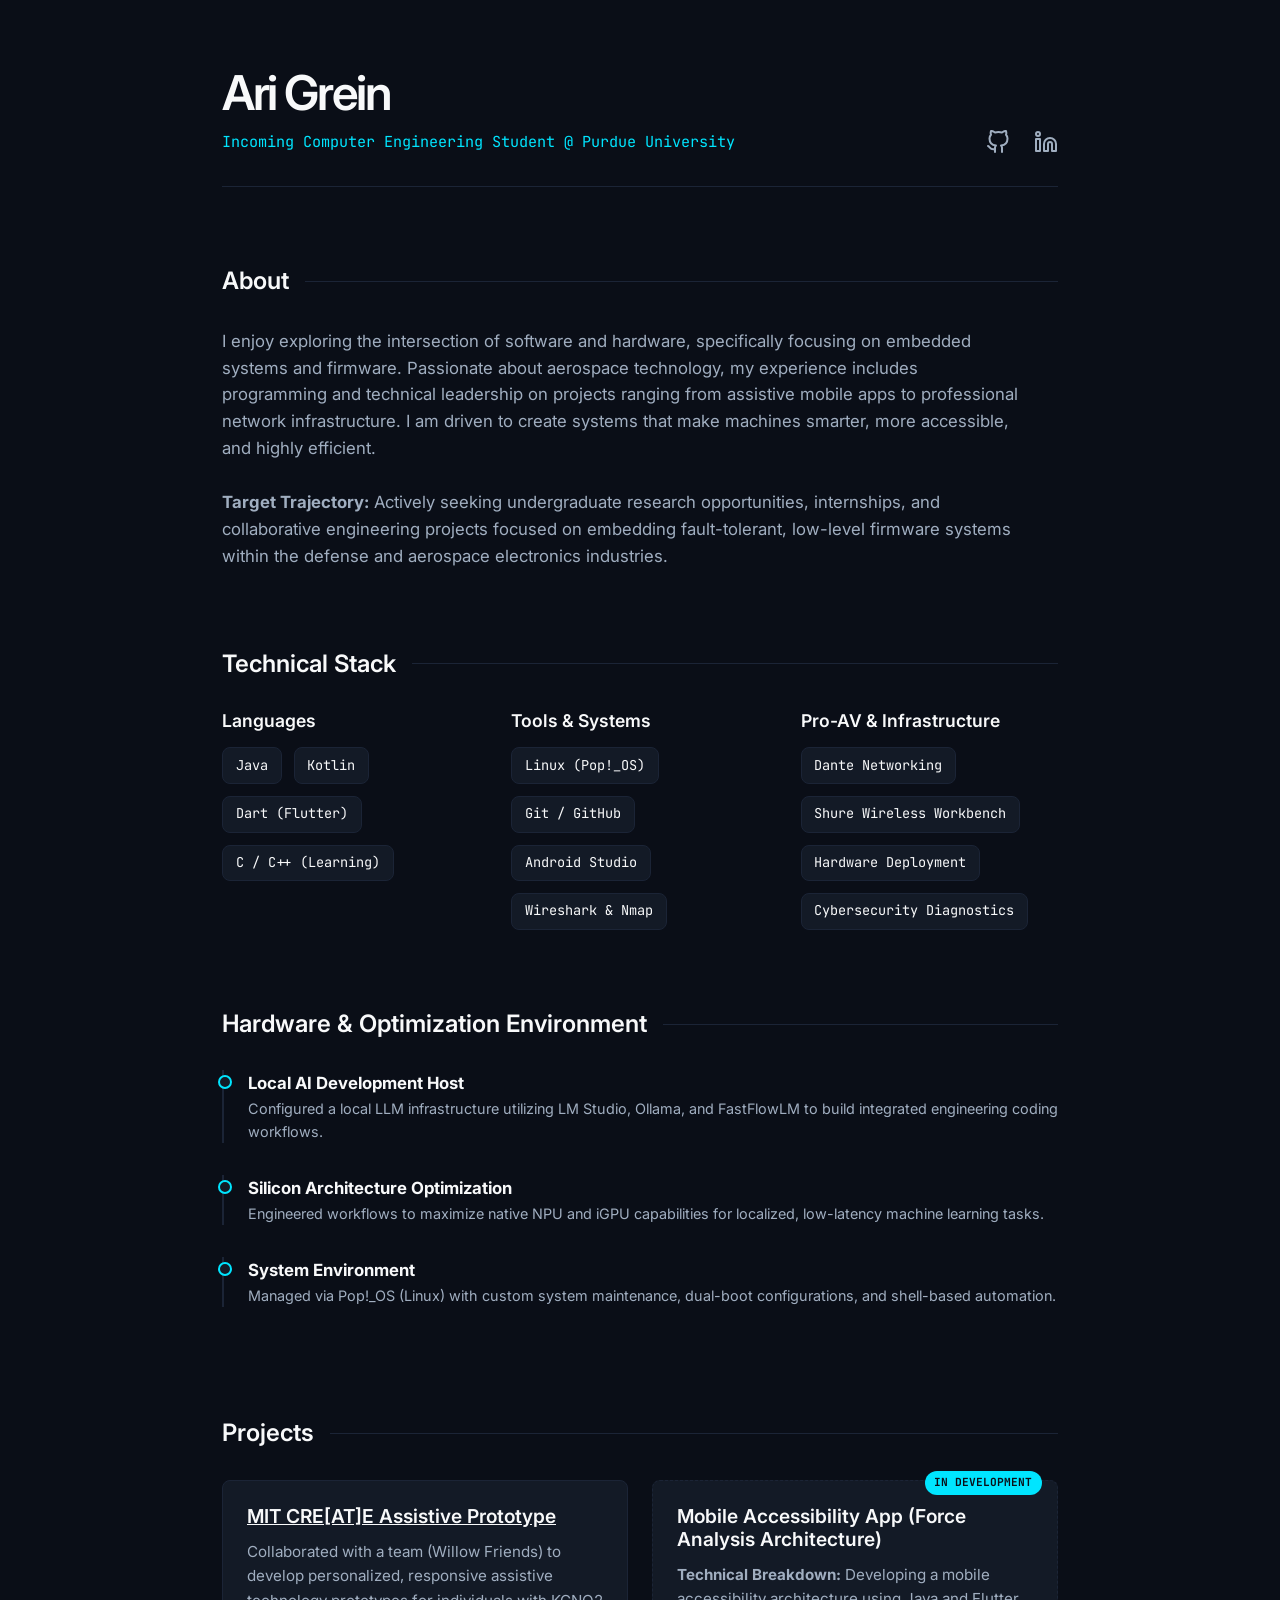
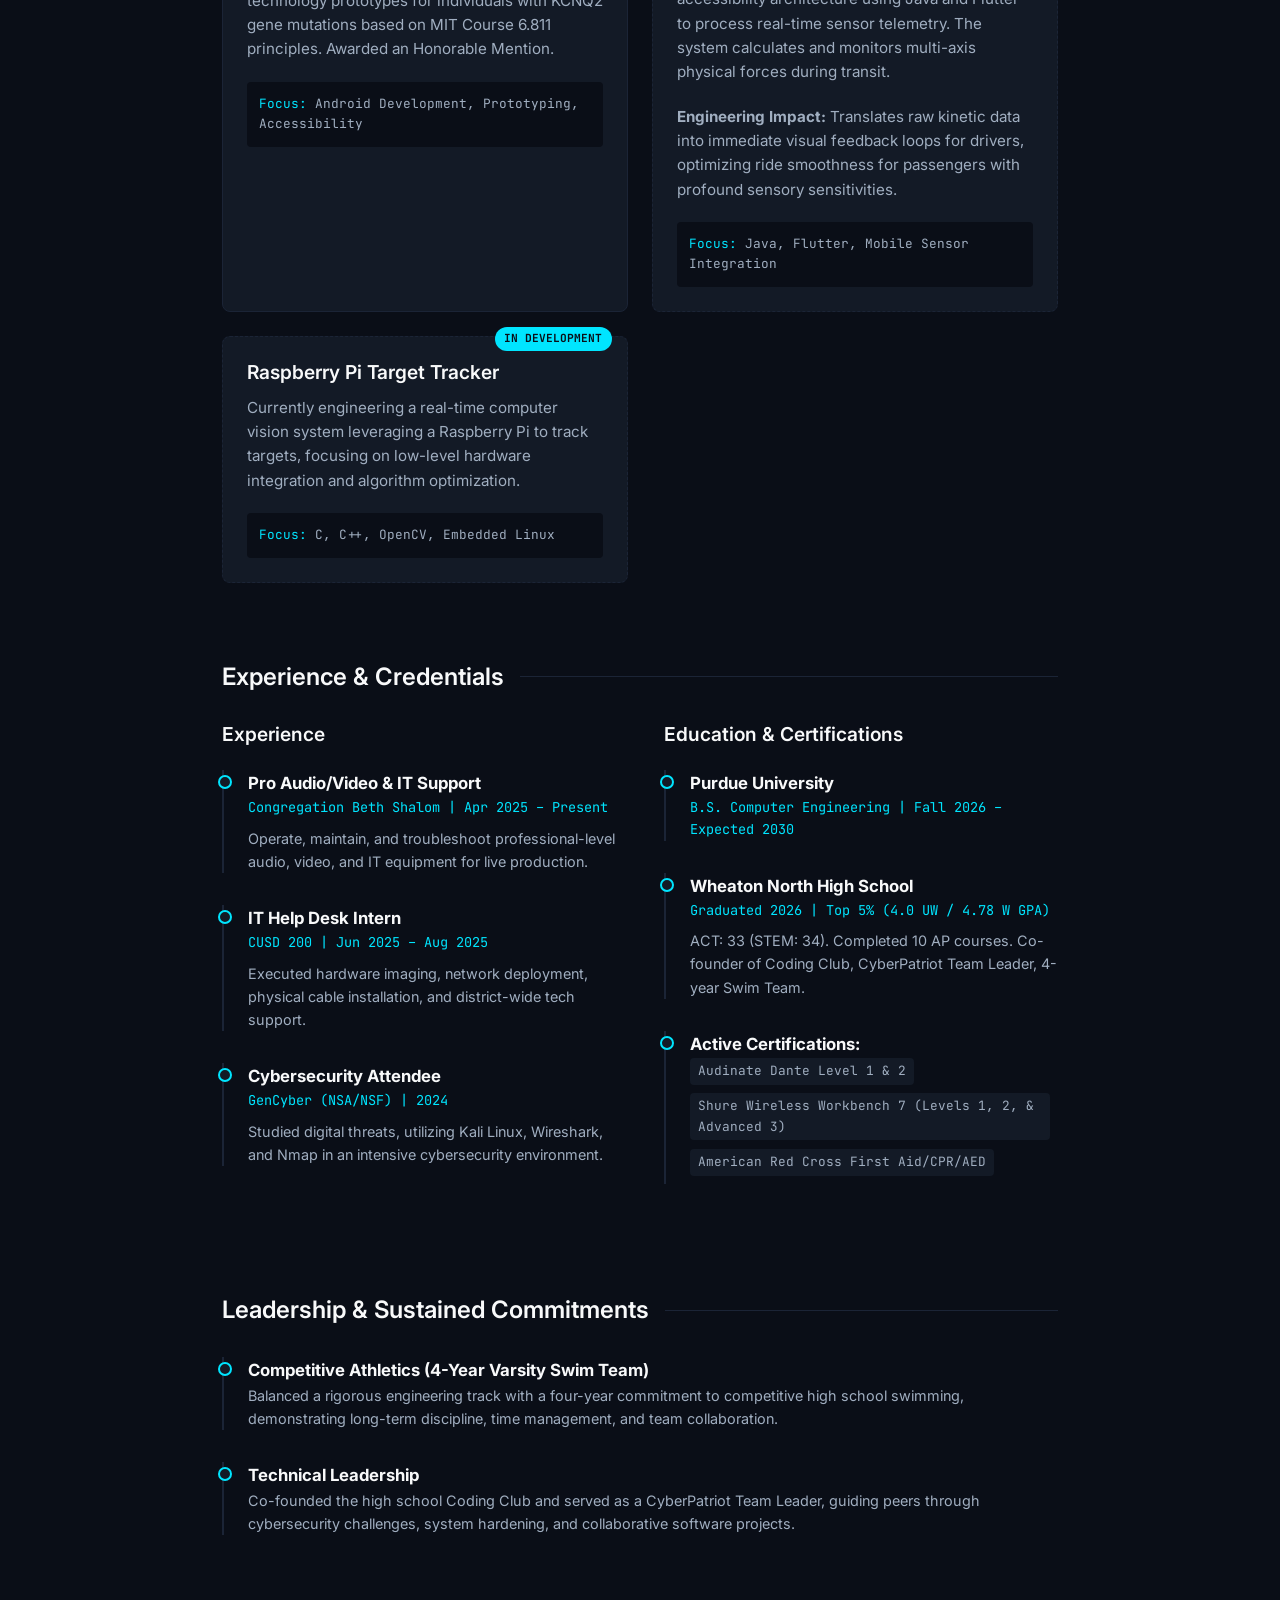
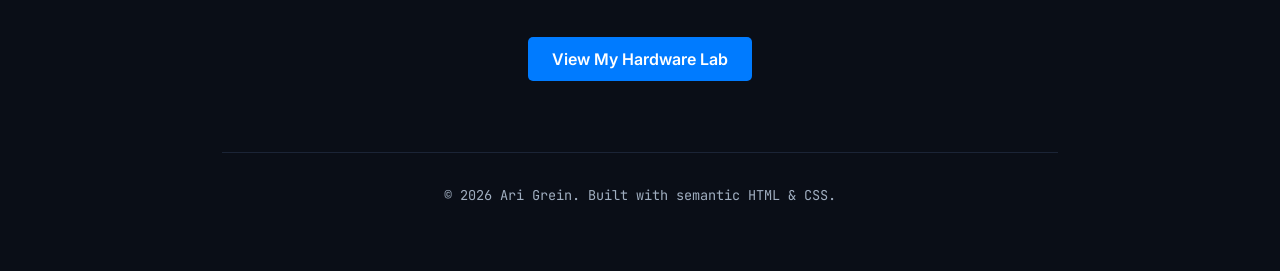
==== index.html @ d8215e8a "Revise project title and description in index.html Updated project title and description for clarity" ====
<!DOCTYPE html>
<html lang="en">
<head>
    <meta charset="UTF-8">
    <meta name="viewport" content="width=device-width, initial-scale=1.0">
    <title>Ari Grein | Computer Engineering Portfolio</title>
    <meta name="description" content="Portfolio of Ari Grein, incoming Computer Engineering Student at Purdue University.">
    <link rel="stylesheet" href="style.css">
    <link rel="preconnect" href="https://fonts.googleapis.com">
    <link rel="preconnect" href="https://fonts.gstatic.com" crossorigin>
    <link href="https://fonts.googleapis.com/css2?family=Inter:wght@300;400;600&family=JetBrains+Mono:wght@400;700&display=swap" rel="stylesheet">
</head>
<body>

    <div class="container">
        <header class="hero">
            <div class="hero-content">
                <h1 class="name">Ari Grein</h1>
                <p class="headline">Incoming Computer Engineering Student @ Purdue University</p>
            </div>
            <div class="social-links">
                <a href="https://github.com/arigrein" target="_blank" rel="noopener noreferrer" aria-label="GitHub">
                    <svg viewBox="0 0 24 24" width="24" height="24" stroke="currentColor" stroke-width="2" fill="none" stroke-linecap="round" stroke-linejoin="round" class="icon"><path d="M9 19c-5 1.5-5-2.5-7-3m14 6v-3.87a3.37 3.37 0 0 0-.94-2.61c3.14-.35 6.44-1.54 6.44-7A5.44 5.44 0 0 0 20 4.77 5.07 5.07 0 0 0 19.91 1S18.73.65 16 2.48a13.38 13.38 0 0 0-7 0C6.27.65 5.09 1 5.09 1A5.07 5.07 0 0 0 5 4.77a5.44 5.44 0 0 0-1.5 3.78c0 5.42 3.3 6.61 6.44 7A3.37 3.37 0 0 0 9 18.13V22"></path></svg>
                </a>
                <a href="https://www.linkedin.com/in/ari-grein-137779369/" target="_blank" rel="noopener noreferrer" aria-label="LinkedIn">
                    <svg viewBox="0 0 24 24" width="24" height="24" stroke="currentColor" stroke-width="2" fill="none" stroke-linecap="round" stroke-linejoin="round" class="icon"><path d="M16 8a6 6 0 0 1 6 6v7h-4v-7a2 2 0 0 0-2-2 2 2 0 0 0-2 2v7h-4v-7a6 6 0 0 1 6-6z"></path><rect x="2" y="9" width="4" height="12"></rect><circle cx="4" cy="4" r="2"></circle></svg>
                </a>
            </div>
        </header>

        <main>
            <section class="about section-block">
                <h2 class="section-title">About</h2>
                <p>
                    I enjoy exploring the intersection of software and hardware, specifically focusing on embedded systems and firmware. Passionate about aerospace technology, my experience includes programming and technical leadership on projects ranging from assistive mobile apps to professional network infrastructure. I am driven to create systems that make machines smarter, more accessible, and highly efficient. 
                    <br><br>
                    <strong>Target Trajectory:</strong> Actively seeking undergraduate research opportunities, internships, and collaborative engineering projects focused on embedding fault-tolerant, low-level firmware systems within the defense and aerospace electronics industries.
                </p>
            </section>

            <section class="skills section-block">
                <h2 class="section-title">Technical Stack</h2>
                <div class="skills-grid">
                    <div class="skill-category">
                        <h3>Languages</h3>
                        <div class="tags">
                            <span class="tag">Java</span>
                            <span class="tag">Kotlin</span>
                            <span class="tag">Dart (Flutter)</span>
                            <span class="tag">C / C++ (Learning)</span>
                        </div>
                    </div>
                    <div class="skill-category">
                        <h3>Tools & Systems</h3>
                        <div class="tags">
                            <span class="tag">Linux (Pop!_OS)</span>
                            <span class="tag">Git / GitHub</span>
                            <span class="tag">Android Studio</span>
                            <span class="tag">Wireshark & Nmap</span>
                        </div>
                    </div>
                    <div class="skill-category">
                        <h3>Pro-AV & Infrastructure</h3>
                        <div class="tags">
                            <span class="tag">Dante Networking</span>
                            <span class="tag">Shure Wireless Workbench</span>
                            <span class="tag">Hardware Deployment</span>
                            <span class="tag">Cybersecurity Diagnostics</span>
                        </div>
                    </div>
                </div>
            </section>

            <section class="hardware section-block">
                <h2 class="section-title">Hardware & Optimization Environment</h2>
                <div class="experience-grid">
                    <div class="exp-column">
                        <ul class="resume-list">
                            <li>
                                <strong>Local AI Development Host</strong>
                                <p>Configured a local LLM infrastructure utilizing LM Studio, Ollama, and FastFlowLM to build integrated engineering coding workflows.</p>
                            </li>
                            <li>
                                <strong>Silicon Architecture Optimization</strong>
                                <p>Engineered workflows to maximize native NPU and iGPU capabilities for localized, low-latency machine learning tasks.</p>
                            </li>
                            <li>
                                <strong>System Environment</strong>
                                <p>Managed via Pop!_OS (Linux) with custom system maintenance, dual-boot configurations, and shell-based automation.</p>
                            </li>
                        </ul>
                    </div>
                </div>
            </section>

            <section class="projects section-block">
                <h2 class="section-title">Projects</h2>
                <div class="projects-grid">
                    
                    <article class="project-card">
                        <div class="project-content">
                            <h3 class="project-title">
                                <a href="https://docs.google.com/document/d/1g8ZT3GYODCayJnx7pqG7nQpEk5LoK5djgcuFDK_vJUY/edit?usp=sharing" target="_blank" rel="noopener noreferrer" style="color: inherit; text-decoration: underline;">
                                    MIT CRE[AT]E Assistive Prototype
                                </a>
                            </h3>
                            <p class="project-desc">Collaborated with a team (Willow Friends) to develop personalized, responsive assistive technology prototypes for individuals with KCNQ2 gene mutations based on MIT Course 6.811 principles. Awarded an Honorable Mention.</p>
                            <div class="project-focus">
                                <strong>Focus:</strong> Android Development, Prototyping, Accessibility
                            </div>
                        </div>
                    </article>

                    <article class="project-card active-development">
                        <div class="project-content">
                            <div class="badge">In Development</div>
                            <h3 class="project-title">Mobile Accessibility App (Force Analysis Architecture)</h3>
                            <p class="project-desc"><strong>Technical Breakdown:</strong> Developing a mobile accessibility architecture using Java and Flutter to process real-time sensor telemetry. The system calculates and monitors multi-axis physical forces during transit.</p>
                            <p class="project-desc"><strong>Engineering Impact:</strong> Translates raw kinetic data into immediate visual feedback loops for drivers, optimizing ride smoothness for passengers with profound sensory sensitivities.</p>
                            <div class="project-focus">
                                <strong>Focus:</strong> Java, Flutter, Mobile Sensor Integration
                            </div>
                        </div>
                    </article>

                    <article class="project-card active-development">
                        <div class="project-content">
                            <div class="badge">In Development</div>
                            <h3 class="project-title">Raspberry Pi Target Tracker</h3>
                            <p class="project-desc">Currently engineering a real-time computer vision system leveraging a Raspberry Pi to track targets, focusing on low-level hardware integration and algorithm optimization.</p>
                            <div class="project-focus">
                                <strong>Focus:</strong> C, C++, OpenCV, Embedded Linux
                            </div>
                        </div>
                    </article>

                </div>
            </section>

            <section class="experience section-block">
                <h2 class="section-title">Experience & Credentials</h2>
                <div class="experience-grid">
                    
                    <div class="exp-column">
                        <h3>Experience</h3>
                        <ul class="resume-list">
                            <li>
                                <strong>Pro Audio/Video & IT Support</strong>
                                <span>Congregation Beth Shalom | Apr 2025 – Present</span>
                                <p>Operate, maintain, and troubleshoot professional-level audio, video, and IT equipment for live production.</p>
                            </li>
                            <li>
                                <strong>IT Help Desk Intern</strong>
                                <span>CUSD 200 | Jun 2025 – Aug 2025</span>
                                <p>Executed hardware imaging, network deployment, physical cable installation, and district-wide tech support.</p>
                            </li>
                            <li>
                                <strong>Cybersecurity Attendee</strong>
                                <span>GenCyber (NSA/NSF) | 2024</span>
                                <p>Studied digital threats, utilizing Kali Linux, Wireshark, and Nmap in an intensive cybersecurity environment.</p>
                            </li>
                        </ul>
                    </div>

                    <div class="exp-column">
                        <h3>Education & Certifications</h3>
                        <ul class="resume-list">
                            <li>
                                <strong>Purdue University</strong>
                                <span>B.S. Computer Engineering | Fall 2026 – Expected 2030</span>
                            </li>
                            <li>
                                <strong>Wheaton North High School</strong>
                                <span>Graduated 2026 | Top 5% (4.0 UW / 4.78 W GPA)</span>
                                <p>ACT: 33 (STEM: 34). Completed 10 AP courses. Co-founder of Coding Club, CyberPatriot Team Leader, 4-year Swim Team.</p>
                            </li>
                            <li class="certs">
                                <strong>Active Certifications:</strong>
                                <span>Audinate Dante Level 1 & 2</span>
                                <span>Shure Wireless Workbench 7 (Levels 1, 2, & Advanced 3)</span>
                                <span>American Red Cross First Aid/CPR/AED</span>
                            </li>
                        </ul>
                    </div>
                </div>
            </section>

            <section class="leadership section-block">
                <h2 class="section-title">Leadership & Sustained Commitments</h2>
                <div class="experience-grid">
                    <div class="exp-column" style="grid-column: 1 / -1;">
                        <ul class="resume-list">
                            <li>
                                <strong>Competitive Athletics (4-Year Varsity Swim Team)</strong>
                                <p>Balanced a rigorous engineering track with a four-year commitment to competitive high school swimming, demonstrating long-term discipline, time management, and team collaboration.</p>
                            </li>
                            <li>
                                <strong>Technical Leadership</strong>
                                <p>Co-founded the high school Coding Club and served as a CyberPatriot Team Leader, guiding peers through cybersecurity challenges, system hardening, and collaborative software projects.</p>
                            </li>
                        </ul>
                    </div>
                </div>
            </section>

            <section style="text-align: center; margin: 40px 0;">
                <a href="workbench.html" style="padding: 12px 24px; background-color: #007bff; color: white; text-decoration: none; border-radius: 5px; font-weight: 600;">View My Hardware Lab</a>
            </section>

        </main>

        <footer>
            <p>&copy; 2026 Ari Grein. Built with semantic HTML & CSS.</p>
        </footer>
    </div>

</body>
</html>
---- style.css ----
/* --- Variables & Theming --- */
:root {
    --bg-primary: #0a0e17; /* Deep, sleek dark background */
    --bg-secondary: #131a26; /* Slightly lighter surface color */
    --bg-tertiary: #1b2436; /* Hover states */
    --text-primary: #f8f9fa; /* Crisp white */
    --text-secondary: #a0aec0; /* Muted gray for readable body text */
    --accent: #00e5ff; /* Electric cyan */
    --accent-glow: rgba(0, 229, 255, 0.15);
    
    --font-sans: 'Inter', system-ui, -apple-system, sans-serif;
    --font-mono: 'JetBrains Mono', monospace;
    
    --transition: all 0.25s cubic-bezier(0.4, 0, 0.2, 1);
    --border-radius: 8px;
}

/* --- Base Reset & Typography --- */
* {
    margin: 0;
    padding: 0;
    box-sizing: border-box;
}

body {
    background-color: var(--bg-primary);
    color: var(--text-secondary);
    font-family: var(--font-sans);
    line-height: 1.6;
    -webkit-font-smoothing: antialiased;
}

h1, h2, h3 {
    color: var(--text-primary);
    font-weight: 600;
    line-height: 1.2;
}

a {
    color: var(--accent);
    text-decoration: none;
    transition: var(--transition);
}

a:hover {
    color: #fff;
}

/* --- Layout --- */
.container {
    max-width: 900px;
    margin: 0 auto;
    padding: 4rem 2rem;
}

.section-block {
    margin-bottom: 5rem;
}

.section-title {
    font-size: 1.5rem;
    margin-bottom: 2rem;
    display: flex;
    align-items: center;
}

.section-title::after {
    content: "";
    flex: 1;
    height: 1px;
    background: var(--bg-tertiary);
    margin-left: 1rem;
}

/* --- Hero Header --- */
.hero {
    display: flex;
    justify-content: space-between;
    align-items: flex-end;
    margin-bottom: 5rem;
    padding-bottom: 2rem;
    border-bottom: 1px solid var(--bg-tertiary);
}

.name {
    font-size: 3rem;
    letter-spacing: -0.05em;
    margin-bottom: 0.5rem;
}

.headline {
    font-family: var(--font-mono);
    font-size: 0.95rem;
    color: var(--accent);
}

.social-links {
    display: flex;
    gap: 1.5rem;
}

.social-links a {
    color: var(--text-secondary);
    display: flex;
    align-items: center;
    justify-content: center;
}

.social-links a:hover {
    color: var(--accent);
    transform: translateY(-2px);
}

/* --- About Section --- */
.about p {
    font-size: 1.05rem;
    max-width: 800px;
}

/* --- Skills Section --- */
.skills-grid {
    display: grid;
    grid-template-columns: repeat(auto-fit, minmax(250px, 1fr));
    gap: 2rem;
}

.skill-category h3 {
    font-size: 1.1rem;
    margin-bottom: 1rem;
}

.tags {
    display: flex;
    flex-wrap: wrap;
    gap: 0.75rem;
}

.tag {
    background-color: var(--bg-secondary);
    color: var(--text-primary);
    font-family: var(--font-mono);
    font-size: 0.85rem;
    padding: 0.4rem 0.8rem;
    border-radius: var(--border-radius);
    border: 1px solid var(--bg-tertiary);
    transition: var(--transition);
}

.tag:hover {
    border-color: var(--accent);
    background-color: var(--accent-glow);
    color: var(--accent);
}

/* --- Projects Section --- */
.projects-grid {
    display: grid;
    grid-template-columns: repeat(auto-fit, minmax(280px, 1fr));
    gap: 1.5rem;
}

.project-card {
    background-color: var(--bg-secondary);
    border: 1px solid var(--bg-tertiary);
    border-radius: var(--border-radius);
    padding: 1.5rem;
    display: flex;
    flex-direction: column;
    justify-content: space-between;
    transition: var(--transition);
    position: relative;
}

.project-card:hover {
    transform: translateY(-5px);
    border-color: var(--accent);
    box-shadow: 0 10px 30px -10px var(--accent-glow);
}

.project-title {
    font-size: 1.2rem;
    margin-bottom: 0.75rem;
}

.project-desc {
    font-size: 0.95rem;
    margin-bottom: 1.25rem;
}

.project-focus {
    font-family: var(--font-mono);
    font-size: 0.8rem;
    color: var(--text-secondary);
    background-color: var(--bg-primary);
    padding: 0.75rem;
    border-radius: 4px;
    margin-top: auto;
}

.project-focus strong {
    color: var(--accent);
    font-weight: normal;
}

/* In-development Badge */
.active-development {
    border-style: dashed;
}

.badge {
    position: absolute;
    top: -10px;
    right: 15px;
    background-color: var(--accent);
    color: var(--bg-primary);
    font-family: var(--font-mono);
    font-size: 0.7rem;
    font-weight: 700;
    padding: 0.2rem 0.6rem;
    border-radius: 12px;
    text-transform: uppercase;
}

/* --- Experience & Credentials Section --- */
.experience-grid {
    display: grid;
    grid-template-columns: repeat(auto-fit, minmax(300px, 1fr));
    gap: 3rem;
}

.exp-column h3 {
    font-size: 1.2rem;
    margin-bottom: 1.5rem;
    color: var(--text-primary);
}

.resume-list {
    list-style: none;
}

.resume-list li {
    margin-bottom: 2rem;
    padding-left: 1.5rem;
    border-left: 2px solid var(--bg-tertiary);
    position: relative;
}

.resume-list li::before {
    content: "";
    position: absolute;
    left: -6px;
    top: 5px;
    width: 10px;
    height: 10px;
    background-color: var(--bg-secondary);
    border: 2px solid var(--accent);
    border-radius: 50%;
}

.resume-list strong {
    display: block;
    color: var(--text-primary);
    font-size: 1.05rem;
}

.resume-list span {
    display: block;
    font-family: var(--font-mono);
    font-size: 0.85rem;
    color: var(--accent);
    margin-bottom: 0.5rem;
}

.resume-list p {
    font-size: 0.9rem;
}

.certs span {
    color: var(--text-secondary);
    display: inline-block;
    background: var(--bg-secondary);
    padding: 0.2rem 0.5rem;
    border-radius: 4px;
    margin-right: 0.5rem;
    margin-bottom: 0.5rem;
    font-size: 0.8rem;
}

/* --- Footer --- */
footer {
    text-align: center;
    font-family: var(--font-mono);
    font-size: 0.85rem;
    color: var(--text-secondary);
    margin-top: 5rem;
    padding-top: 2rem;
    border-top: 1px solid var(--bg-tertiary);
}

/* --- Responsive Media Queries --- */
@media (max-width: 768px) {
    .hero {
        flex-direction: column;
        align-items: flex-start;
        gap: 2rem;
    }
    
    .name {
        font-size: 2.5rem;
    }
    
    .experience-grid {
        grid-template-columns: 1fr;
        gap: 2rem;
    }
}
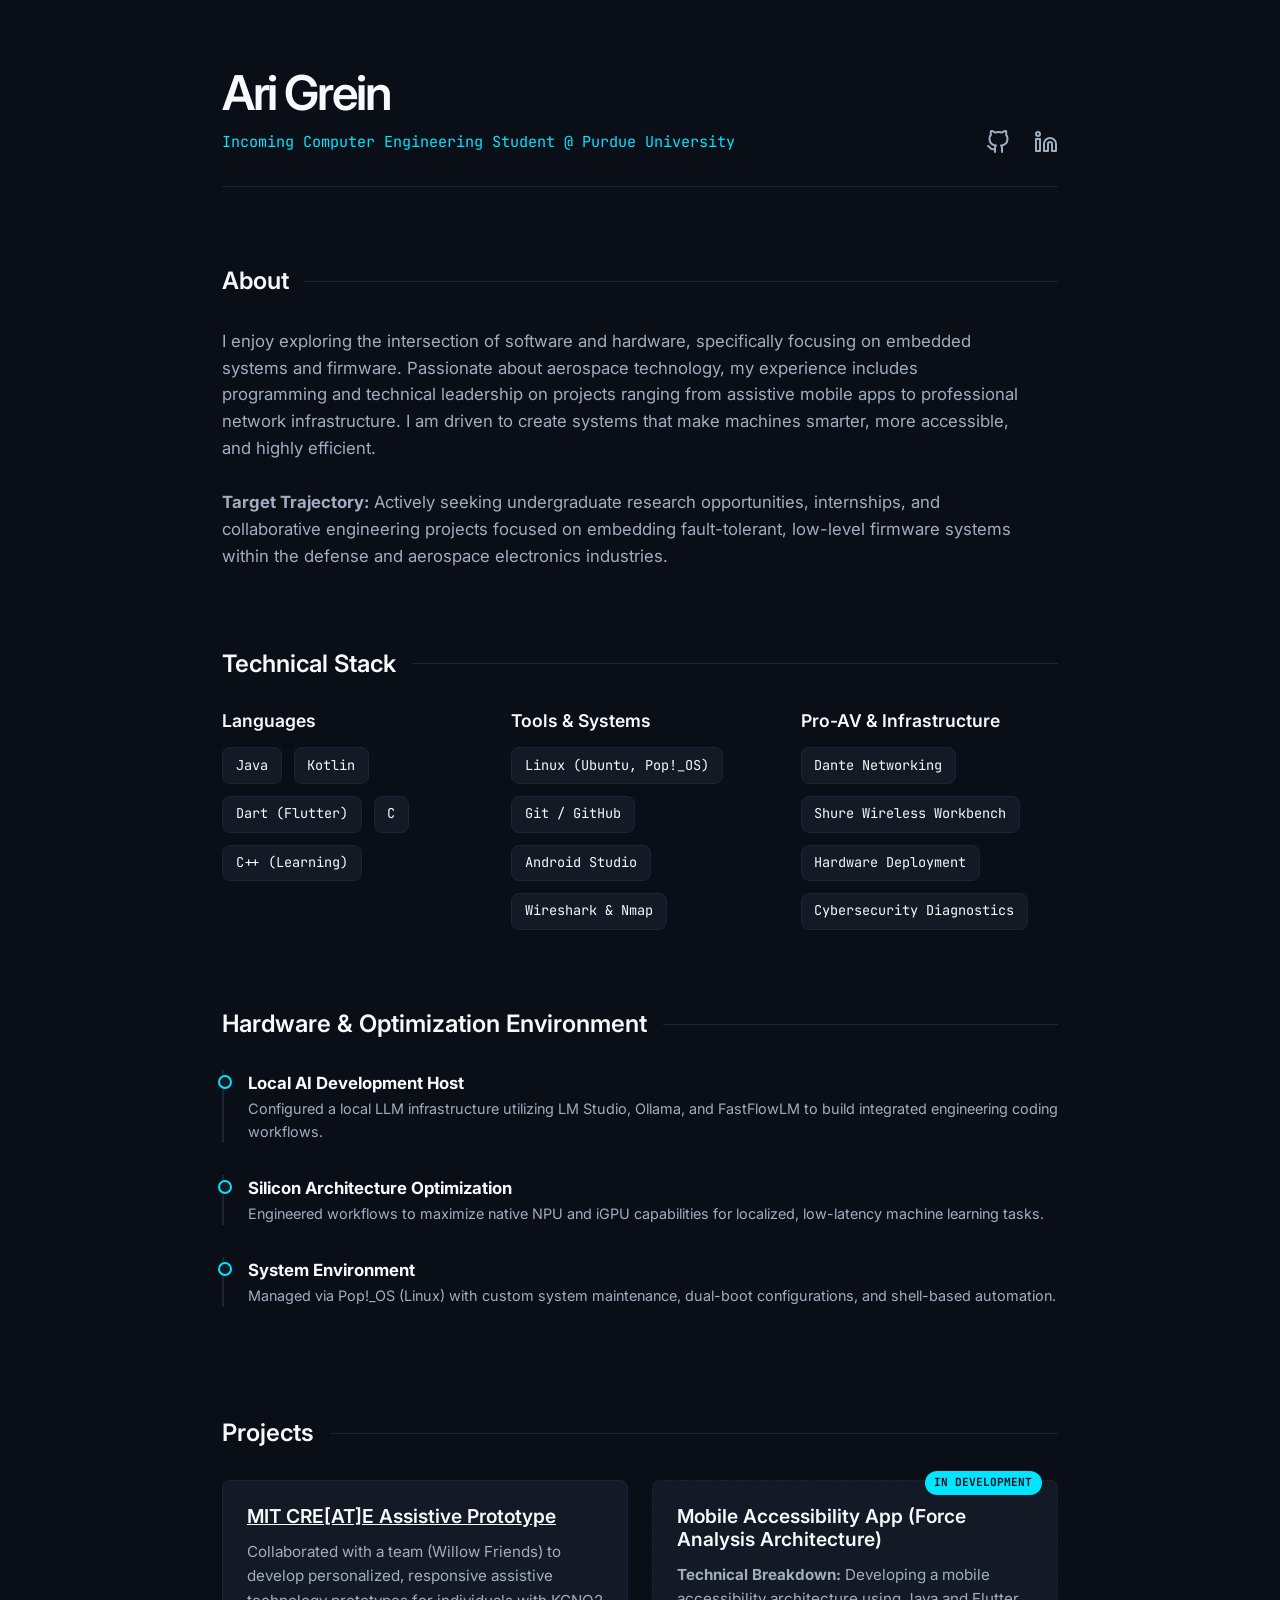
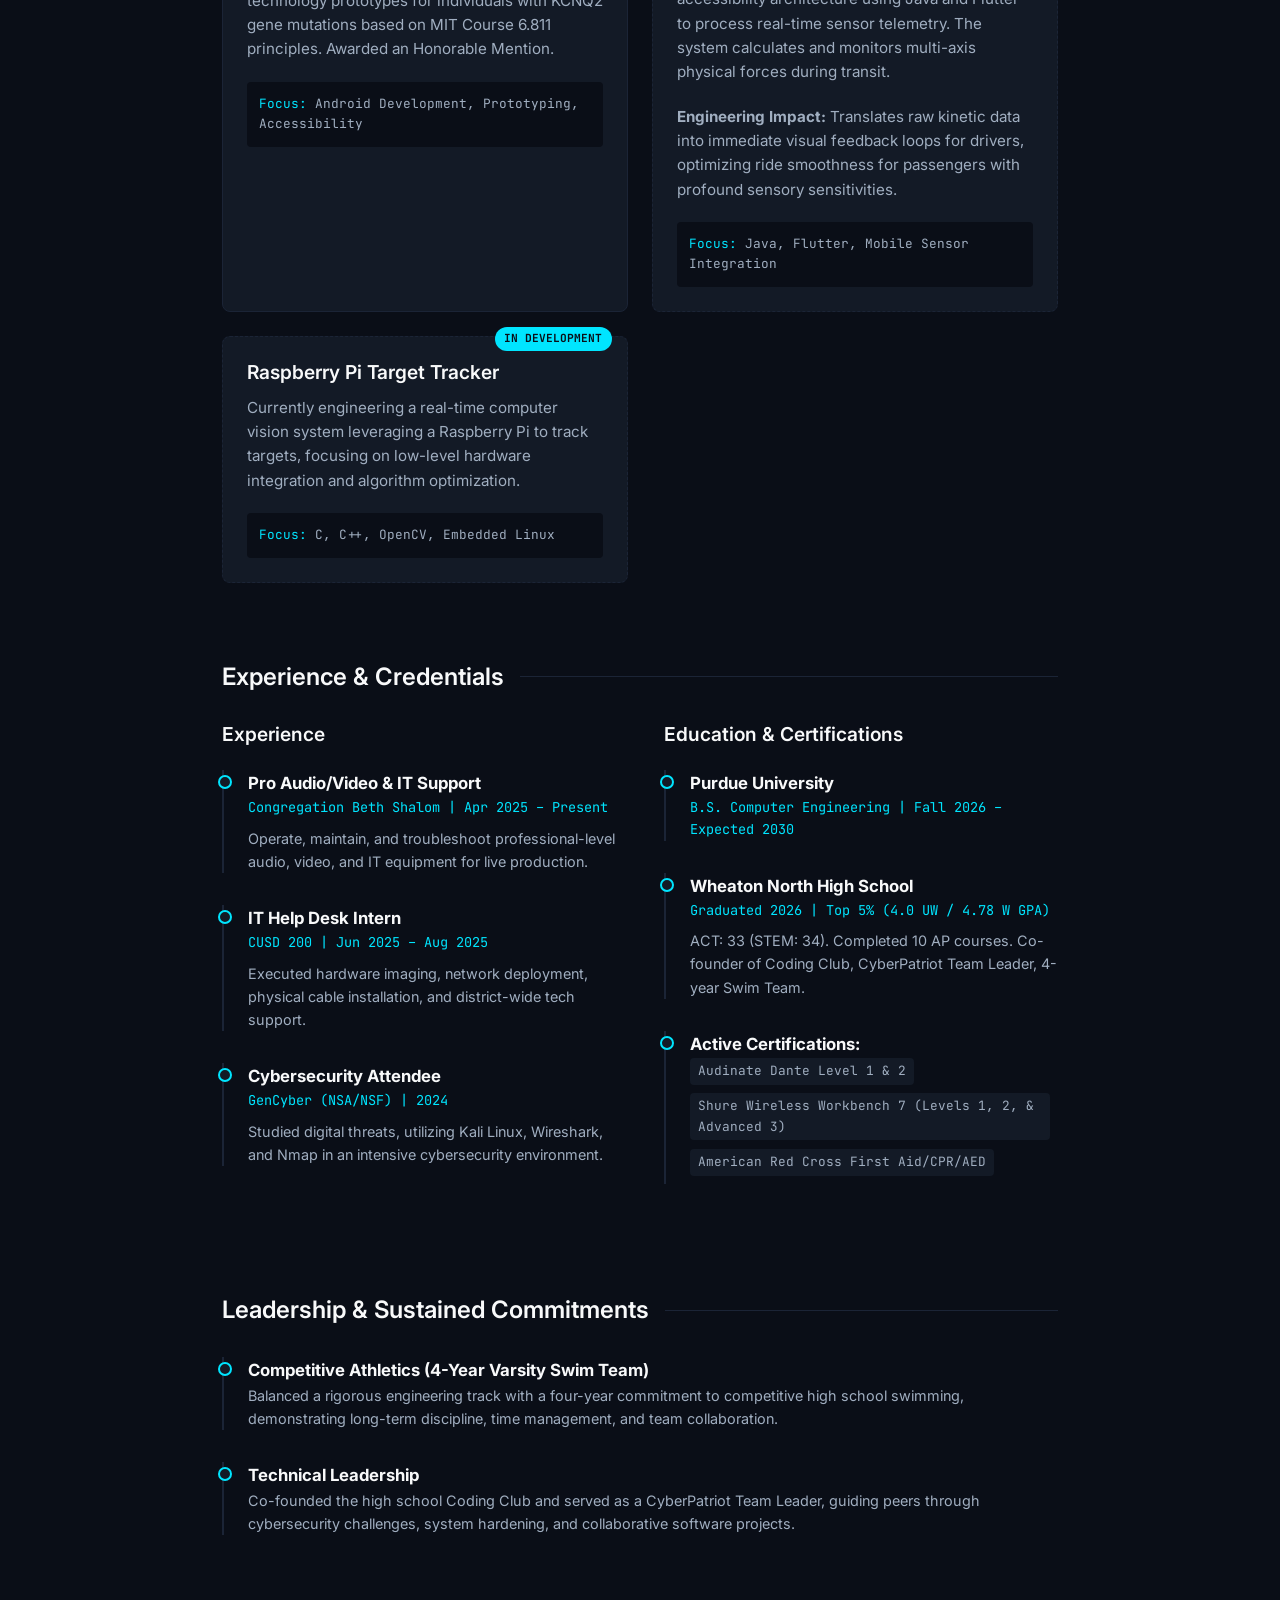
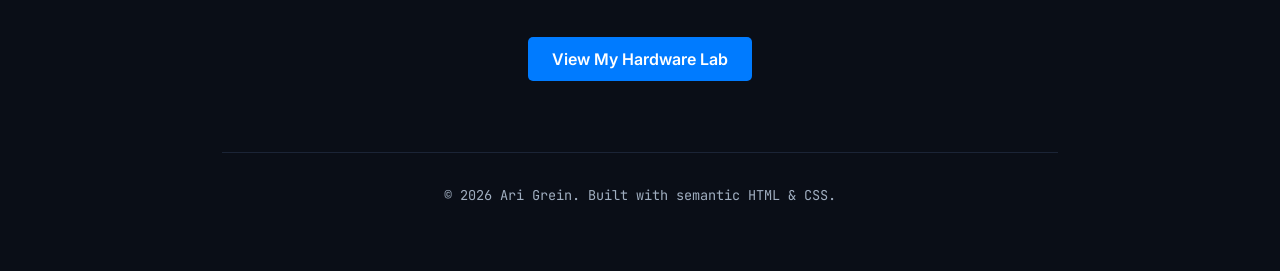
==== commit a8d8f632: "Update programming languages and tools tags" ====
--- a/index.html
+++ b/index.html
@@ -47,13 +47,14 @@
                             <span class="tag">Java</span>
                             <span class="tag">Kotlin</span>
                             <span class="tag">Dart (Flutter)</span>
-                            <span class="tag">C / C++ (Learning)</span>
+                            <span class="tag">C</span>
+                            <span class="tag">C++ (Learning) </span>
                         </div>
                     </div>
                     <div class="skill-category">
                         <h3>Tools & Systems</h3>
                         <div class="tags">
-                            <span class="tag">Linux (Pop!_OS)</span>
+                            <span class="tag">Linux (Ubuntu, Pop!_OS)</span>
                             <span class="tag">Git / GitHub</span>
                             <span class="tag">Android Studio</span>
                             <span class="tag">Wireshark & Nmap</span>
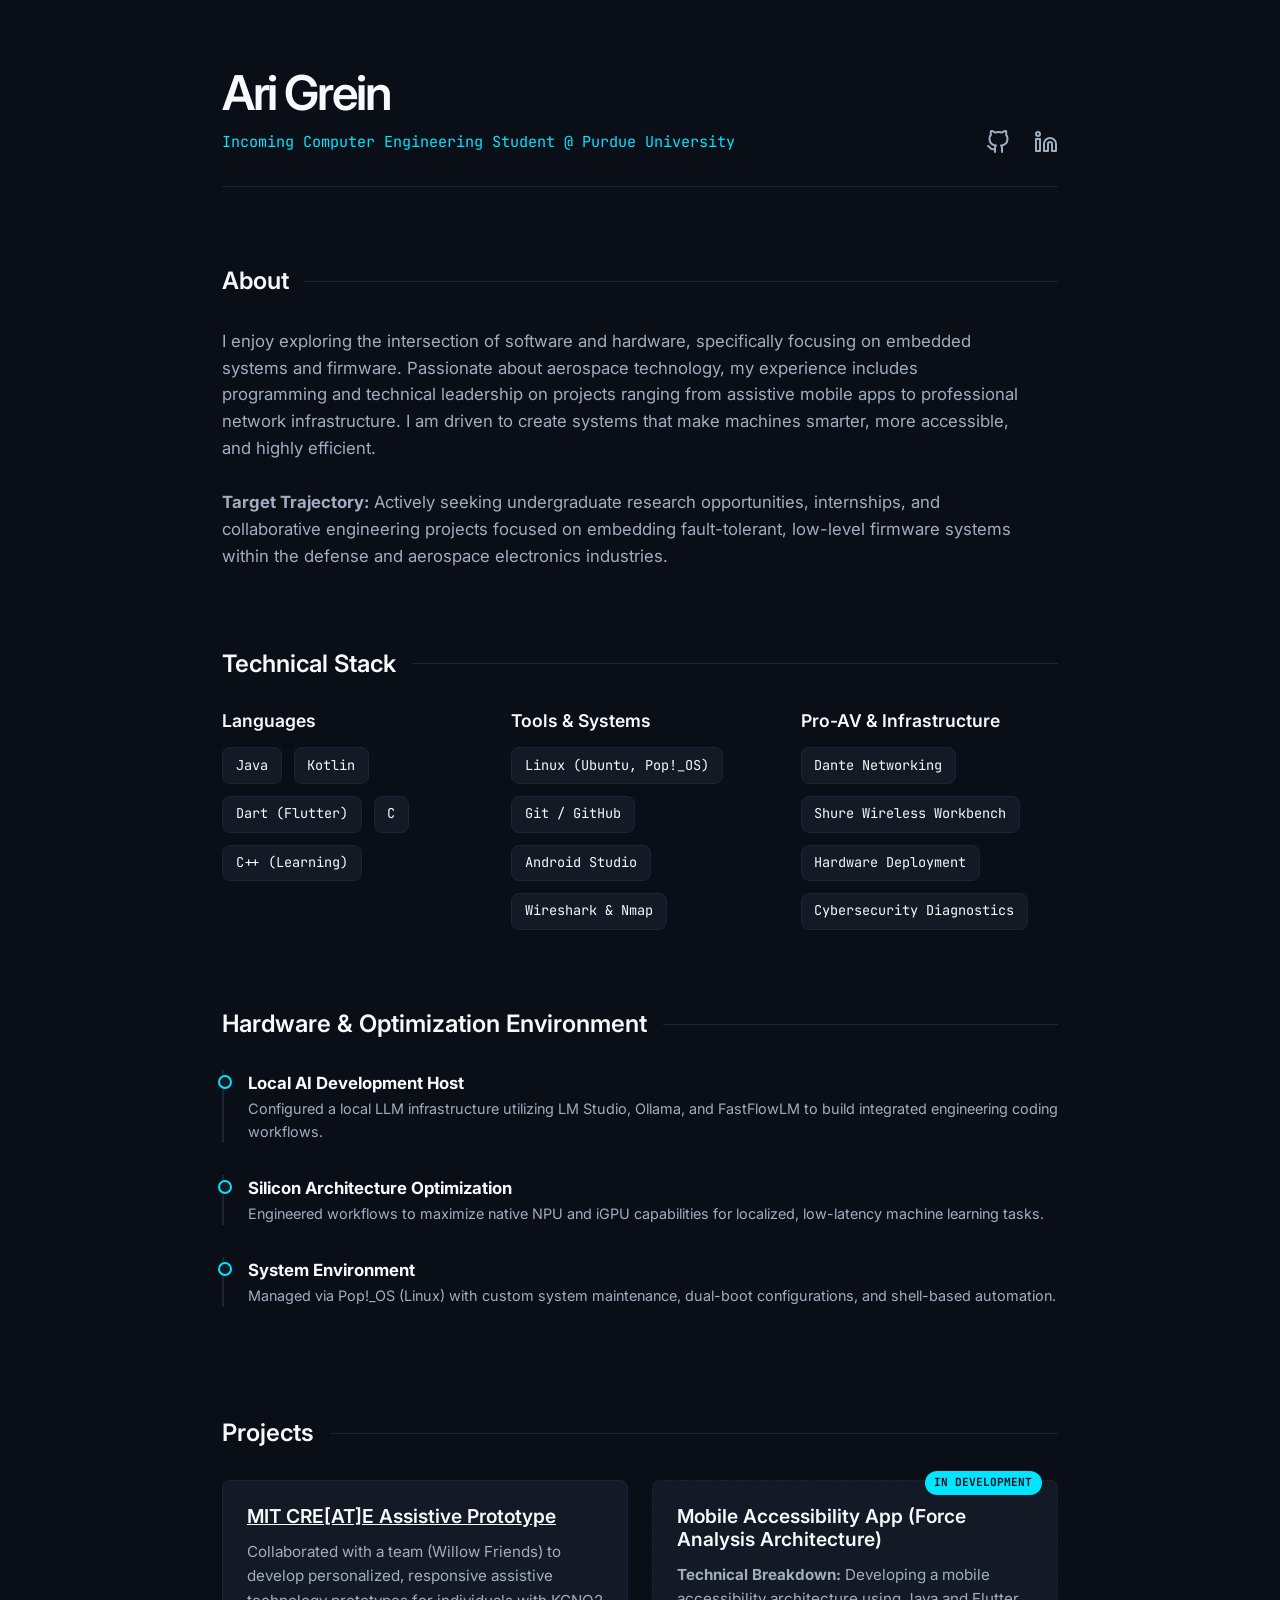
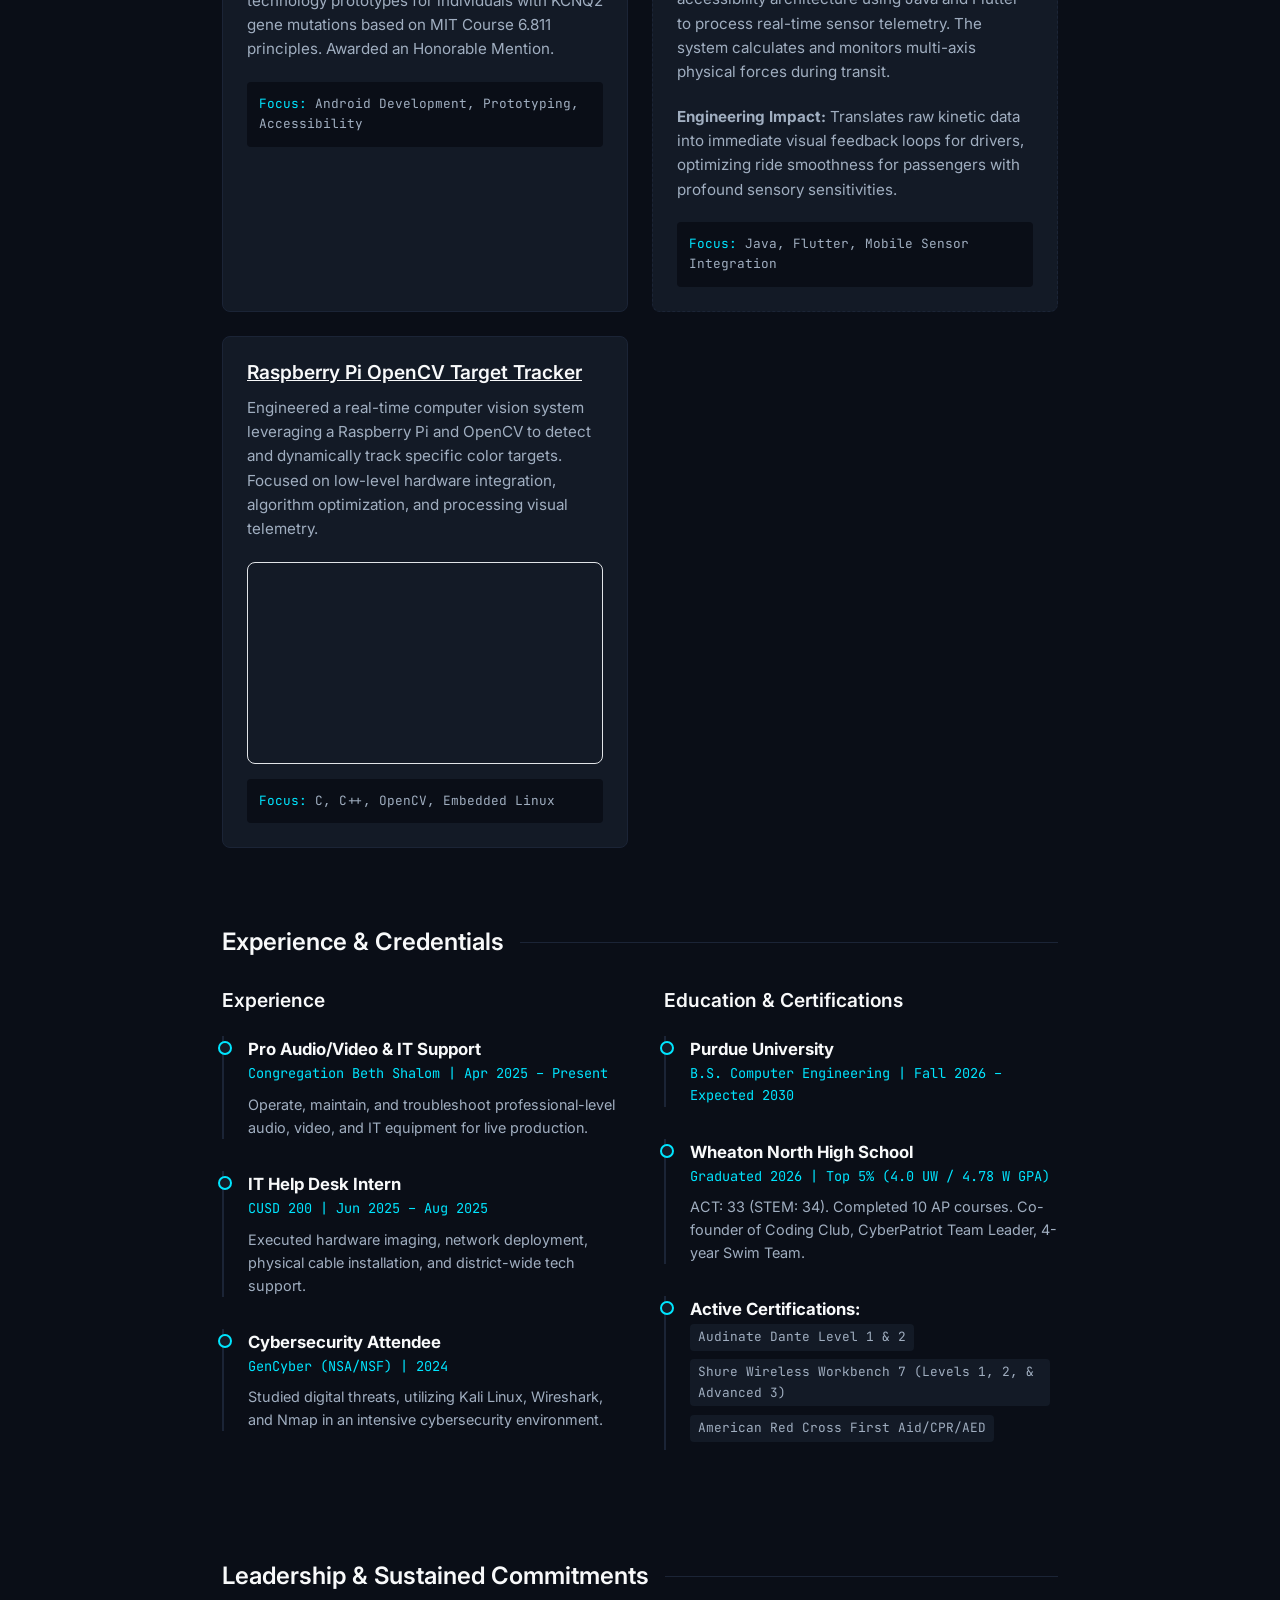
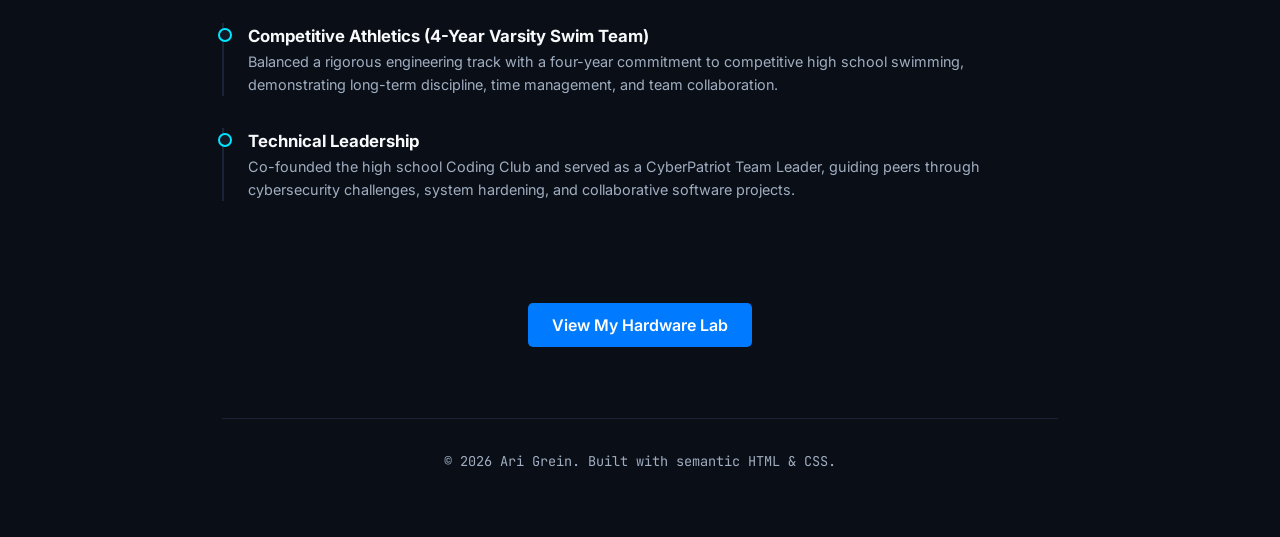
==== commit a5d21925: "Add Raspberry Pi OpenCV Target Tracker project card Added a new project card for the Raspberry Pi Op" ====
--- a/index.html
+++ b/index.html
@@ -124,16 +124,25 @@
                         </div>
                     </article>
 
-                    <article class="project-card active-development">
-                        <div class="project-content">
-                            <div class="badge">In Development</div>
-                            <h3 class="project-title">Raspberry Pi Target Tracker</h3>
-                            <p class="project-desc">Currently engineering a real-time computer vision system leveraging a Raspberry Pi to track targets, focusing on low-level hardware integration and algorithm optimization.</p>
-                            <div class="project-focus">
-                                <strong>Focus:</strong> C, C++, OpenCV, Embedded Linux
-                            </div>
-                        </div>
-                    </article>
+                    <article class="project-card">
+    <div class="project-content">
+        <h3 class="project-title">
+            <a href="https://github.com/arigrein/OpenCV_Red_Object_Tracking" target="_blank" rel="noopener noreferrer" style="color: inherit; text-decoration: underline;">
+                Raspberry Pi OpenCV Target Tracker
+            </a>
+        </h3>
+        <p class="project-desc">Engineered a real-time computer vision system leveraging a Raspberry Pi and OpenCV to detect and dynamically track specific color targets. Focused on low-level hardware integration, algorithm optimization, and processing visual telemetry.</p>
+        
+        <!-- Responsive YouTube Embed -->
+        <div style="position: relative; padding-bottom: 56.25%; height: 0; overflow: hidden; margin: 15px 0; border-radius: 8px; border: 1px solid #e1e4e8;">
+            <iframe src="https://www.youtube.com/embed/-pLHr8OZC00" style="position: absolute; top: 0; left: 0; width: 100%; height: 100%; border: 0;" allow="accelerometer; autoplay; clipboard-write; encrypted-media; gyroscope; picture-in-picture" allowfullscreen title="Raspberry Pi Target Tracker Demo"></iframe>
+        </div>
+
+        <div class="project-focus">
+            <strong>Focus:</strong> C, C++, OpenCV, Embedded Linux
+        </div>
+    </div>
+</article>
 
                 </div>
             </section>
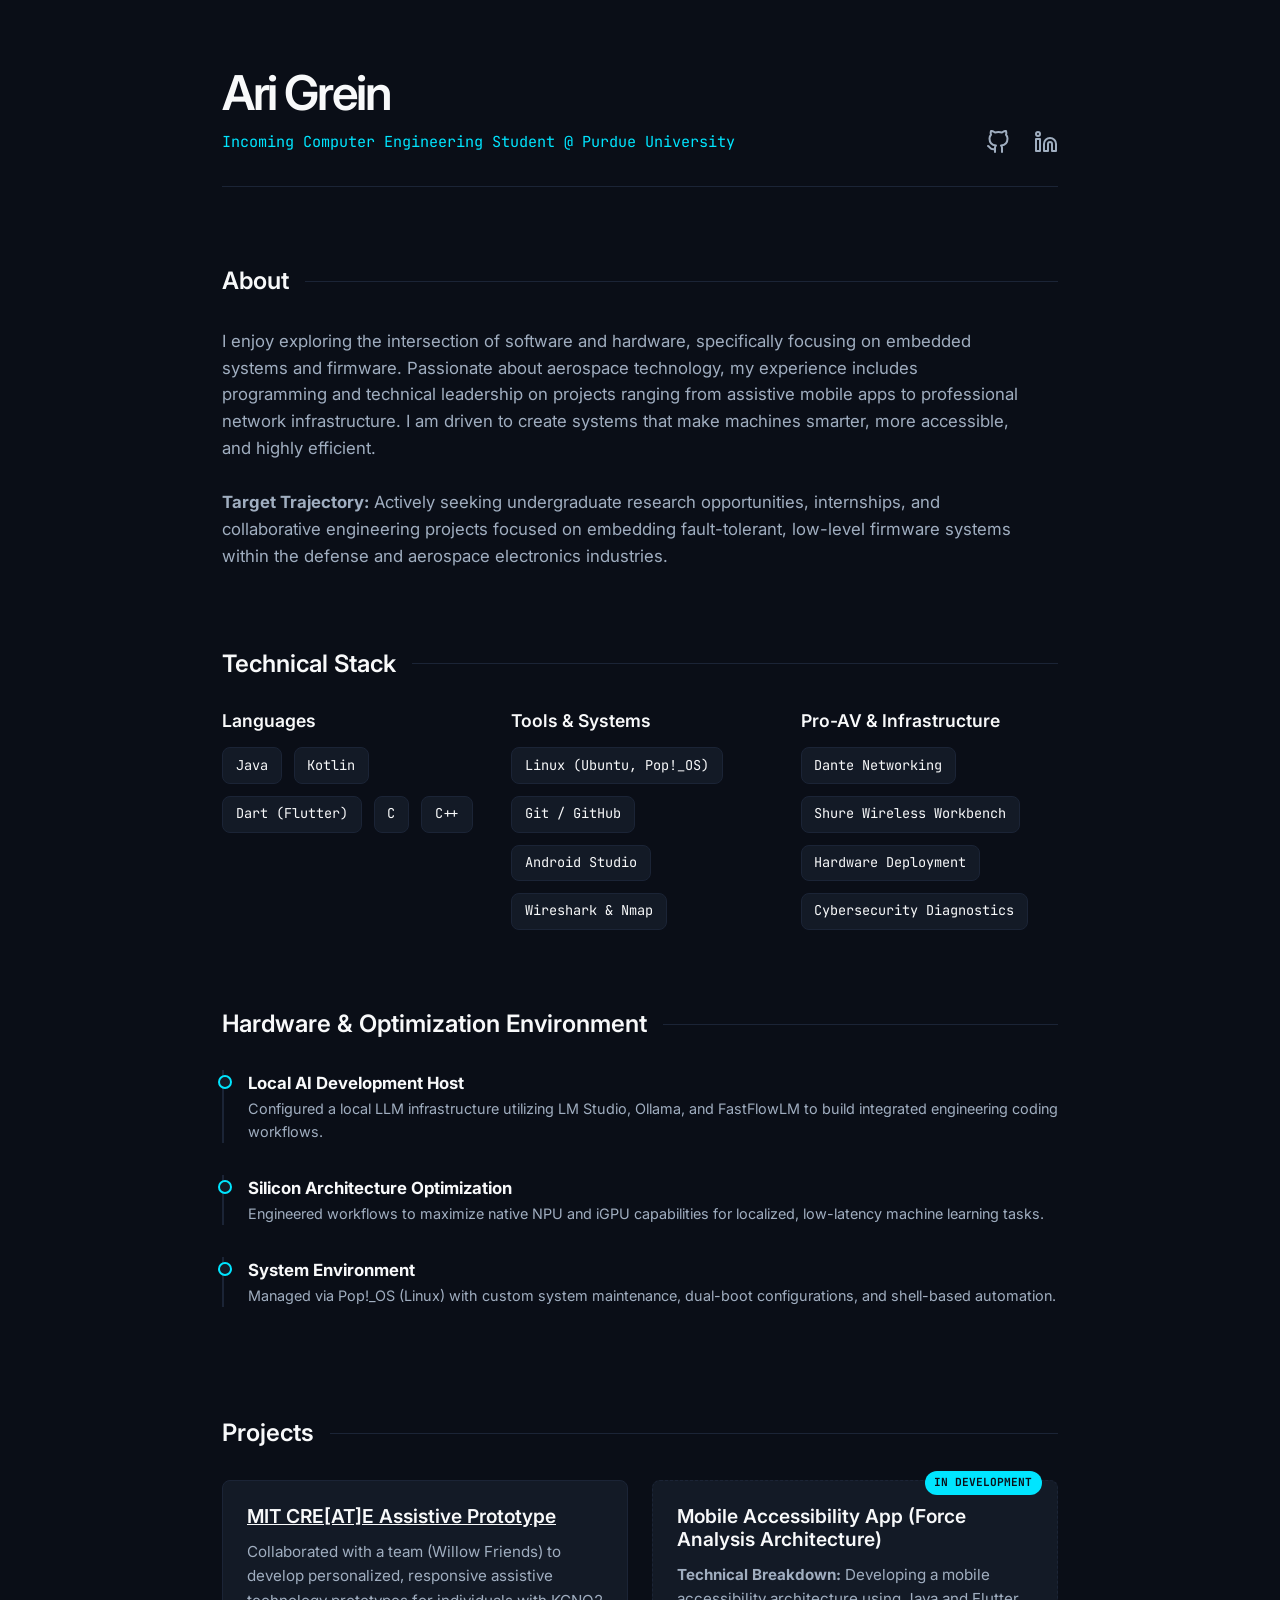
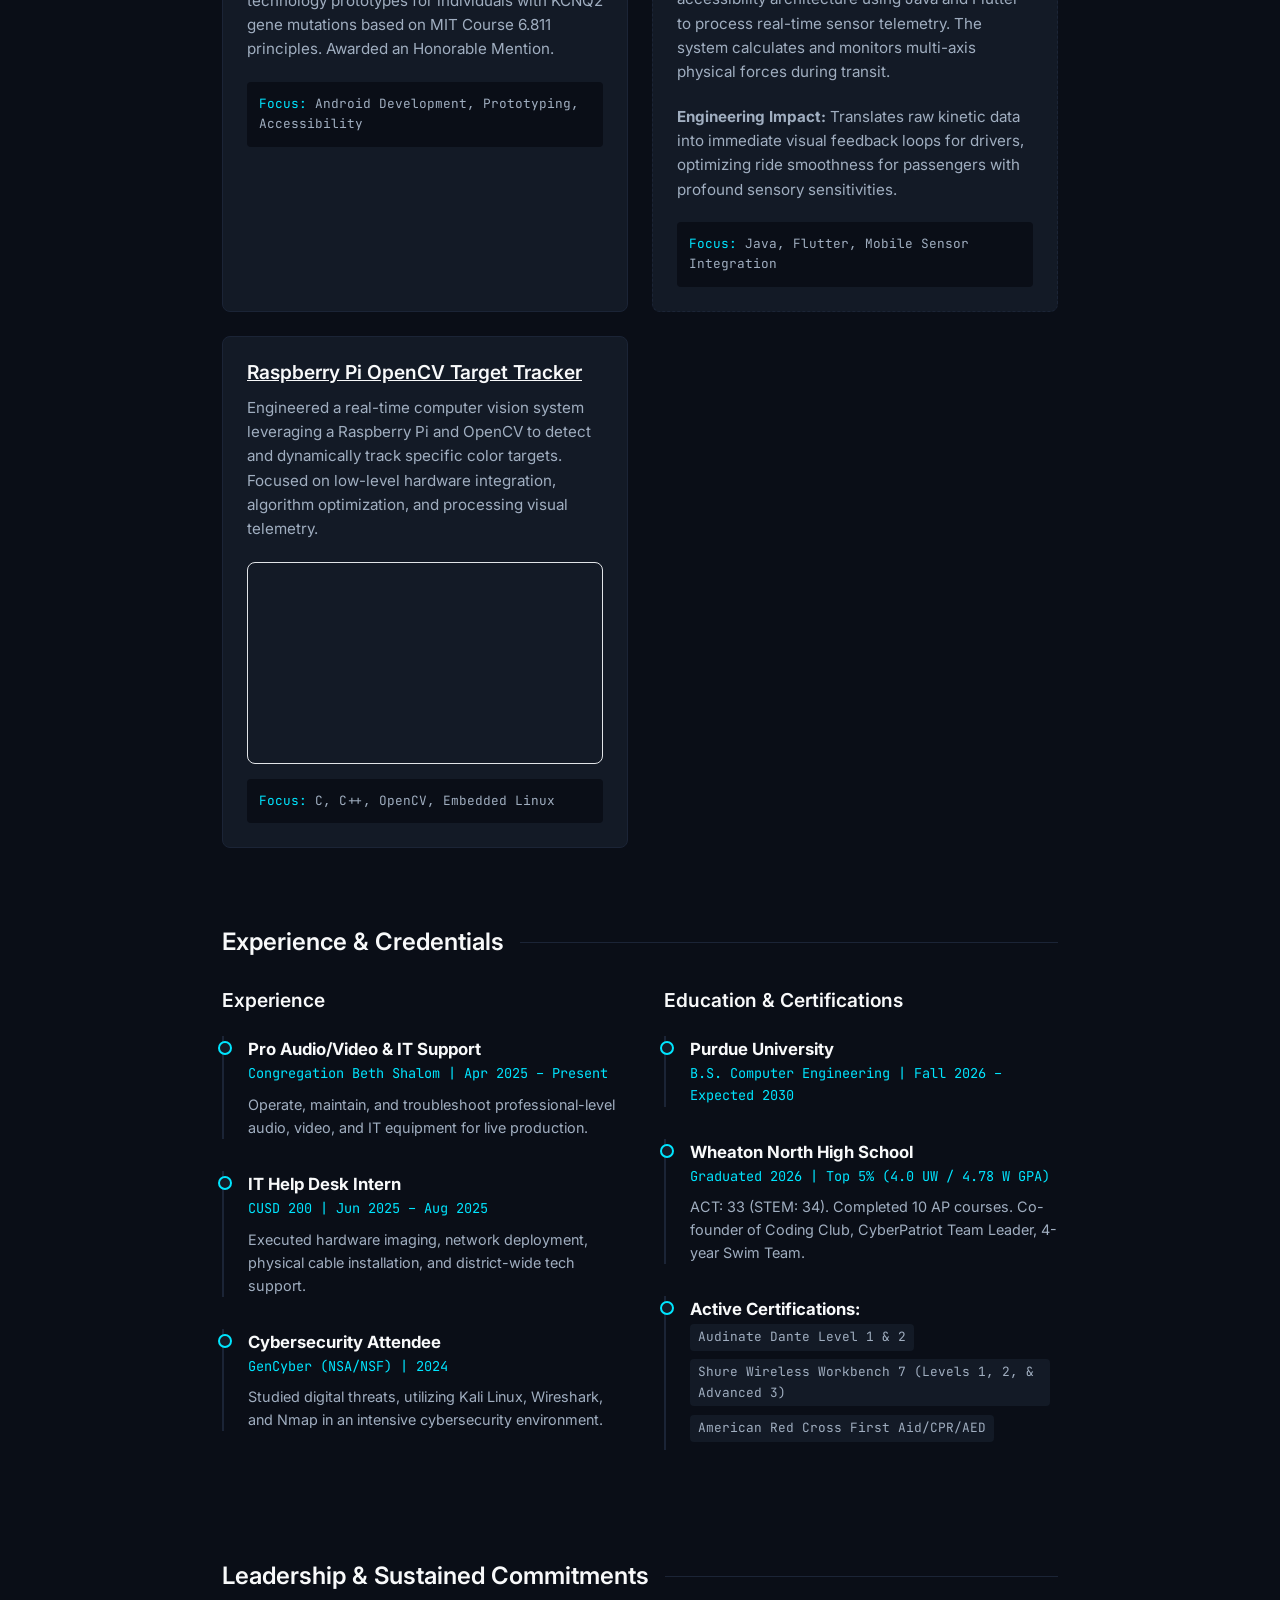
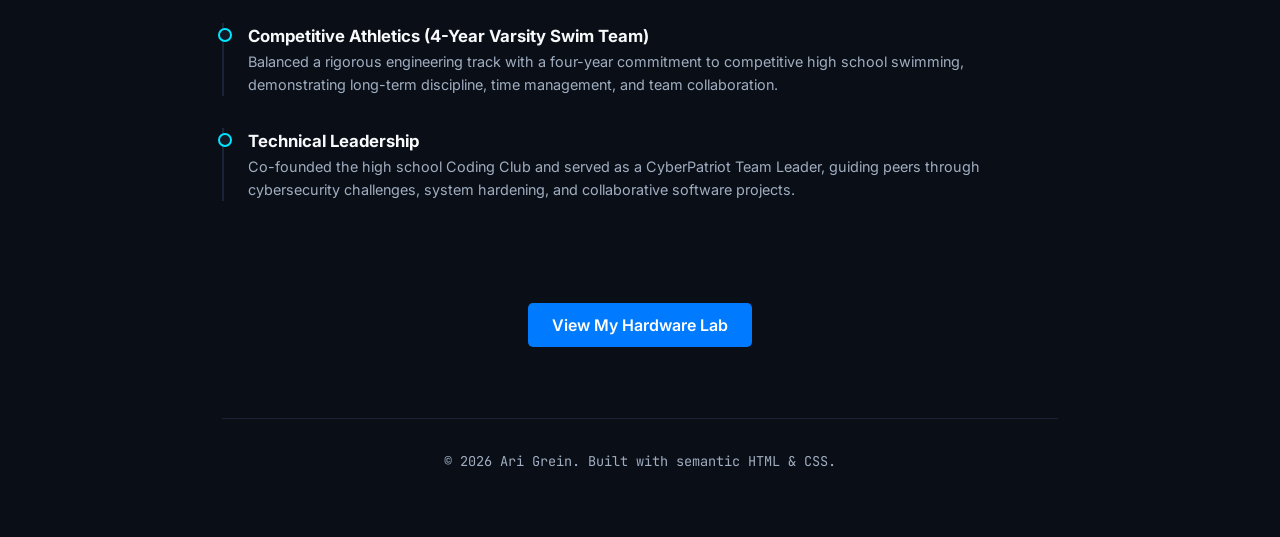
==== commit b5fec7c0: "Remove '(Learning)' from C++ tag" ====
--- a/index.html
+++ b/index.html
@@ -48,7 +48,7 @@
                             <span class="tag">Kotlin</span>
                             <span class="tag">Dart (Flutter)</span>
                             <span class="tag">C</span>
-                            <span class="tag">C++ (Learning) </span>
+                            <span class="tag">C++</span>
                         </div>
                     </div>
                     <div class="skill-category">
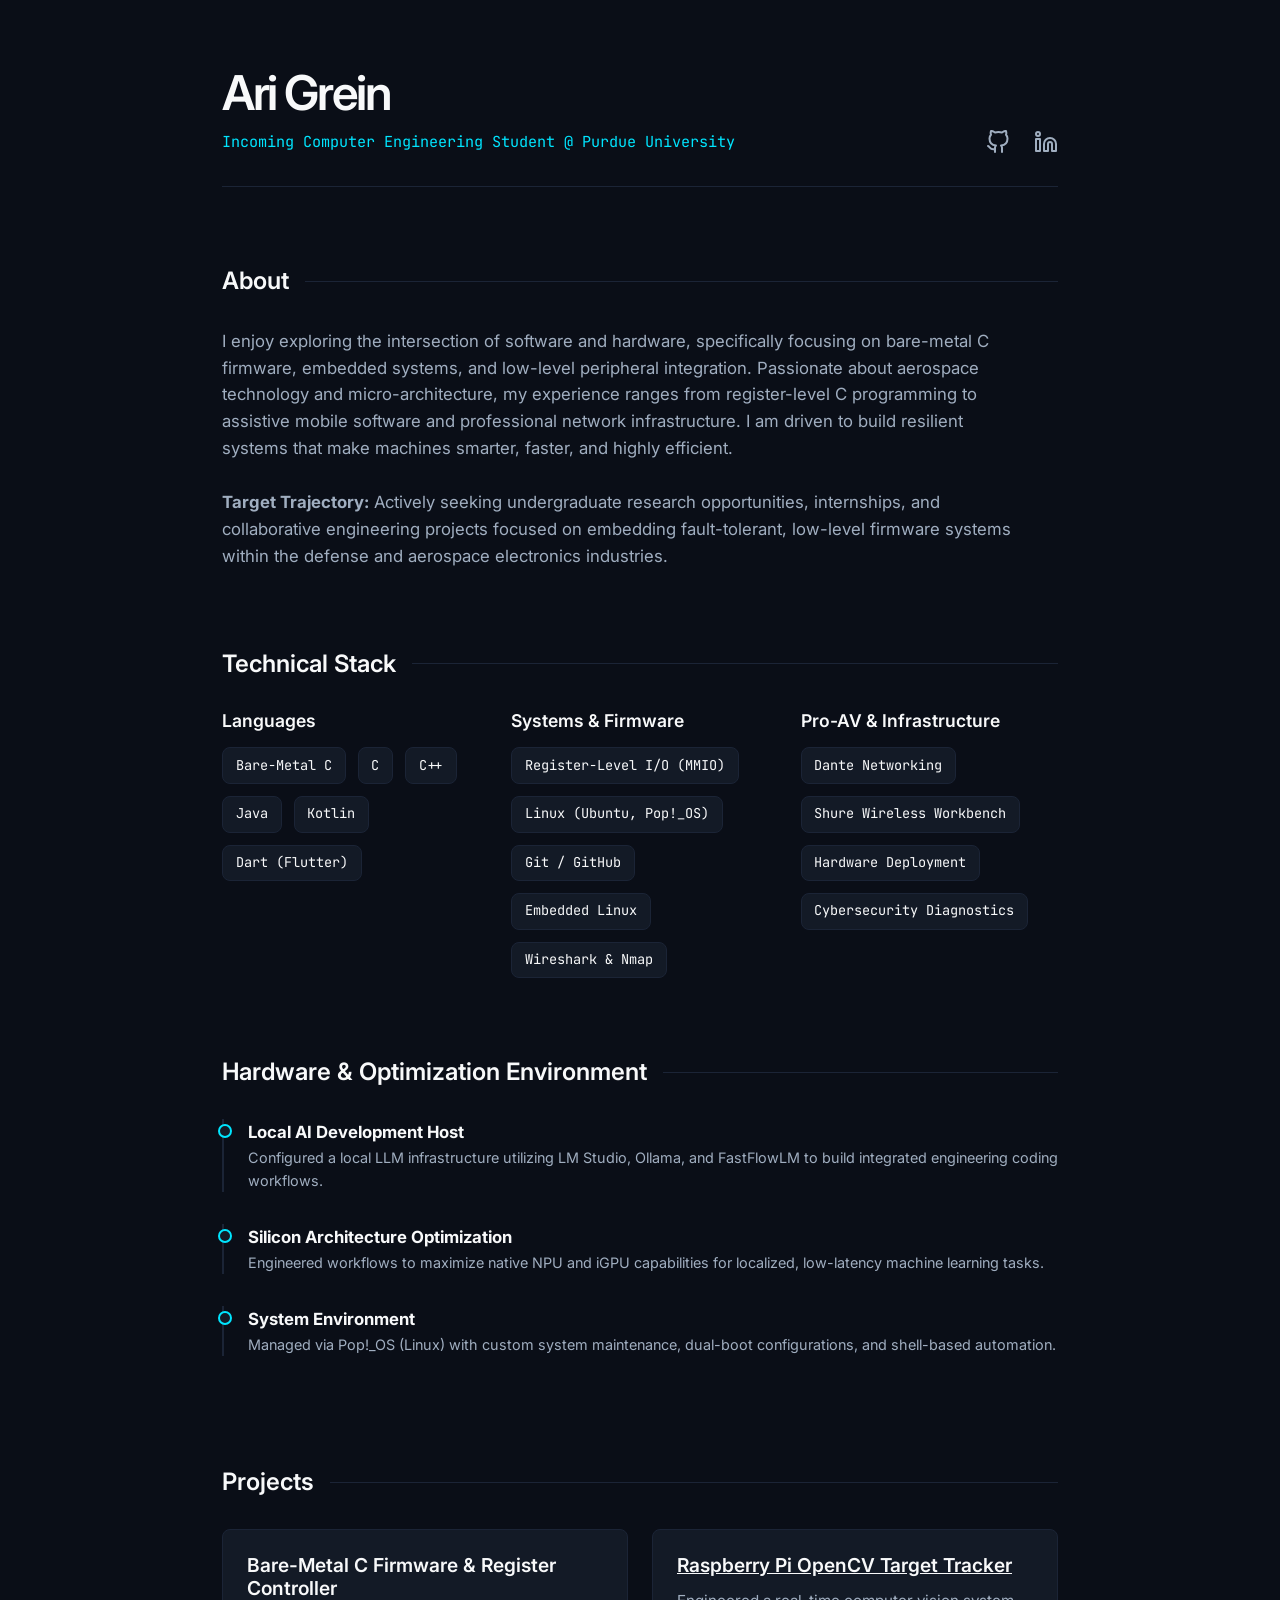
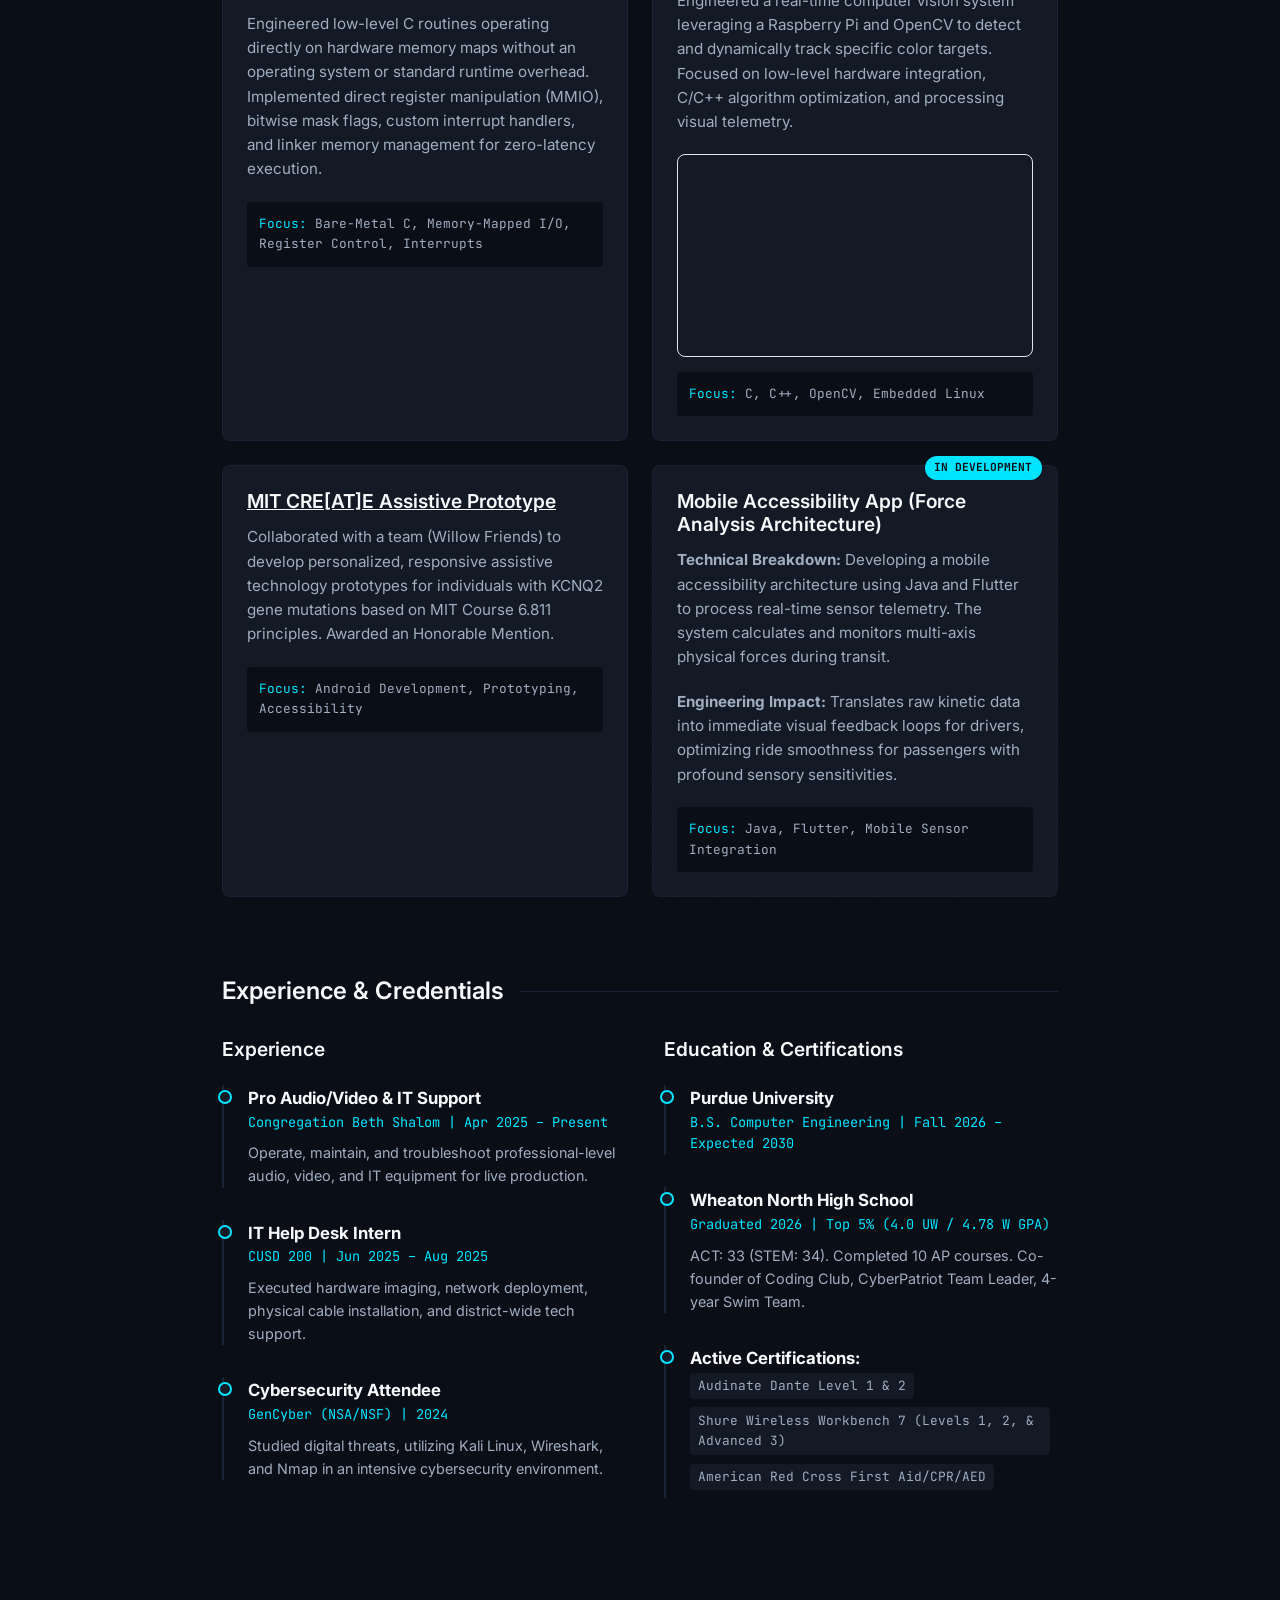
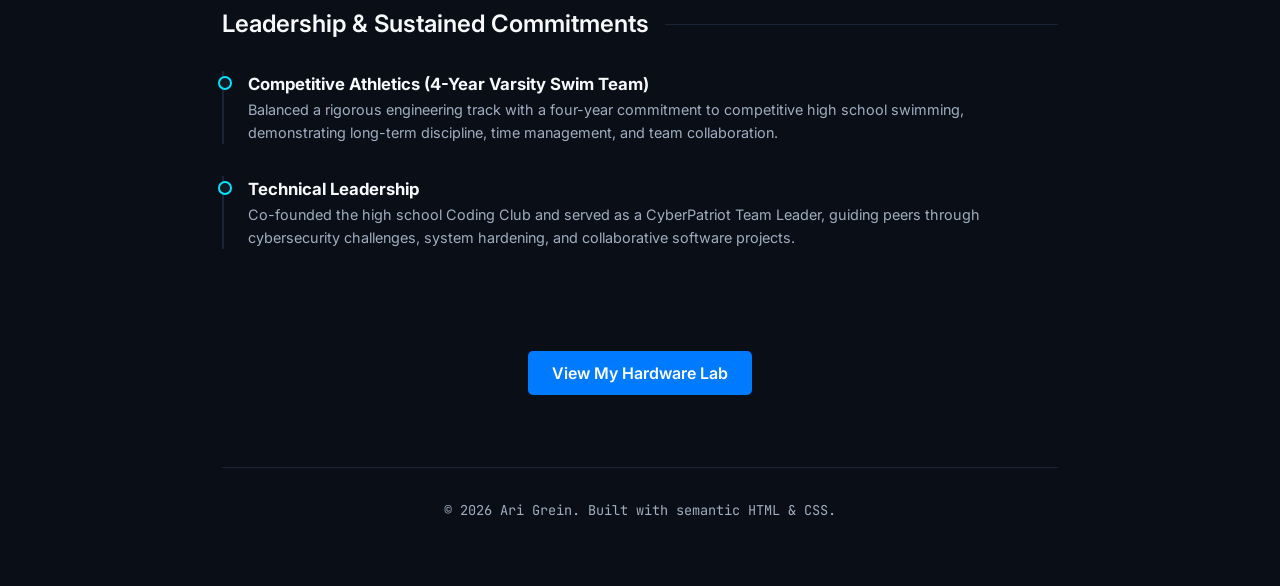
==== commit 432cfeff: "Revise 'About' section and update project details Updated the 'About' section to reflect a focus on " ====
--- a/index.html
+++ b/index.html
@@ -32,7 +32,7 @@
             <section class="about section-block">
                 <h2 class="section-title">About</h2>
                 <p>
-                    I enjoy exploring the intersection of software and hardware, specifically focusing on embedded systems and firmware. Passionate about aerospace technology, my experience includes programming and technical leadership on projects ranging from assistive mobile apps to professional network infrastructure. I am driven to create systems that make machines smarter, more accessible, and highly efficient. 
+                    I enjoy exploring the intersection of software and hardware, specifically focusing on bare-metal C firmware, embedded systems, and low-level peripheral integration. Passionate about aerospace technology and micro-architecture, my experience ranges from register-level C programming to assistive mobile software and professional network infrastructure. I am driven to build resilient systems that make machines smarter, faster, and highly efficient. 
                     <br><br>
                     <strong>Target Trajectory:</strong> Actively seeking undergraduate research opportunities, internships, and collaborative engineering projects focused on embedding fault-tolerant, low-level firmware systems within the defense and aerospace electronics industries.
                 </p>
@@ -44,19 +44,21 @@
                     <div class="skill-category">
                         <h3>Languages</h3>
                         <div class="tags">
+                            <span class="tag">Bare-Metal C</span>
+                            <span class="tag">C</span>
+                            <span class="tag">C++</span>
                             <span class="tag">Java</span>
                             <span class="tag">Kotlin</span>
                             <span class="tag">Dart (Flutter)</span>
-                            <span class="tag">C</span>
-                            <span class="tag">C++</span>
                         </div>
                     </div>
                     <div class="skill-category">
-                        <h3>Tools & Systems</h3>
+                        <h3>Systems & Firmware</h3>
                         <div class="tags">
+                            <span class="tag">Register-Level I/O (MMIO)</span>
                             <span class="tag">Linux (Ubuntu, Pop!_OS)</span>
                             <span class="tag">Git / GitHub</span>
-                            <span class="tag">Android Studio</span>
+                            <span class="tag">Embedded Linux</span>
                             <span class="tag">Wireshark & Nmap</span>
                         </div>
                     </div>
@@ -100,6 +102,36 @@
                     
                     <article class="project-card">
                         <div class="project-content">
+                            <h3 class="project-title">Bare-Metal C Firmware & Register Controller</h3>
+                            <p class="project-desc">Engineered low-level C routines operating directly on hardware memory maps without an operating system or standard runtime overhead. Implemented direct register manipulation (MMIO), bitwise mask flags, custom interrupt handlers, and linker memory management for zero-latency execution.</p>
+                            <div class="project-focus">
+                                <strong>Focus:</strong> Bare-Metal C, Memory-Mapped I/O, Register Control, Interrupts
+                            </div>
+                        </div>
+                    </article>
+
+                    <article class="project-card">
+                        <div class="project-content">
+                            <h3 class="project-title">
+                                <a href="https://github.com/arigrein/OpenCV_Red_Object_Tracking" target="_blank" rel="noopener noreferrer" style="color: inherit; text-decoration: underline;">
+                                    Raspberry Pi OpenCV Target Tracker
+                                </a>
+                            </h3>
+                            <p class="project-desc">Engineered a real-time computer vision system leveraging a Raspberry Pi and OpenCV to detect and dynamically track specific color targets. Focused on low-level hardware integration, C/C++ algorithm optimization, and processing visual telemetry.</p>
+                            
+                            <!-- Responsive YouTube Embed -->
+                            <div style="position: relative; padding-bottom: 56.25%; height: 0; overflow: hidden; margin: 15px 0; border-radius: 8px; border: 1px solid #e1e4e8;">
+                                <iframe src="https://www.youtube.com/embed/-pLHr8OZC00" style="position: absolute; top: 0; left: 0; width: 100%; height: 100%; border: 0;" allow="accelerometer; autoplay; clipboard-write; encrypted-media; gyroscope; picture-in-picture" allowfullscreen title="Raspberry Pi Target Tracker Demo"></iframe>
+                            </div>
+
+                            <div class="project-focus">
+                                <strong>Focus:</strong> C, C++, OpenCV, Embedded Linux
+                            </div>
+                        </div>
+                    </article>
+
+                    <article class="project-card">
+                        <div class="project-content">
                             <h3 class="project-title">
                                 <a href="https://docs.google.com/document/d/1g8ZT3GYODCayJnx7pqG7nQpEk5LoK5djgcuFDK_vJUY/edit?usp=sharing" target="_blank" rel="noopener noreferrer" style="color: inherit; text-decoration: underline;">
                                     MIT CRE[AT]E Assistive Prototype
@@ -124,26 +156,6 @@
                         </div>
                     </article>
 
-                    <article class="project-card">
-    <div class="project-content">
-        <h3 class="project-title">
-            <a href="https://github.com/arigrein/OpenCV_Red_Object_Tracking" target="_blank" rel="noopener noreferrer" style="color: inherit; text-decoration: underline;">
-                Raspberry Pi OpenCV Target Tracker
-            </a>
-        </h3>
-        <p class="project-desc">Engineered a real-time computer vision system leveraging a Raspberry Pi and OpenCV to detect and dynamically track specific color targets. Focused on low-level hardware integration, algorithm optimization, and processing visual telemetry.</p>
-        
-        <!-- Responsive YouTube Embed -->
-        <div style="position: relative; padding-bottom: 56.25%; height: 0; overflow: hidden; margin: 15px 0; border-radius: 8px; border: 1px solid #e1e4e8;">
-            <iframe src="https://www.youtube.com/embed/-pLHr8OZC00" style="position: absolute; top: 0; left: 0; width: 100%; height: 100%; border: 0;" allow="accelerometer; autoplay; clipboard-write; encrypted-media; gyroscope; picture-in-picture" allowfullscreen title="Raspberry Pi Target Tracker Demo"></iframe>
-        </div>
-
-        <div class="project-focus">
-            <strong>Focus:</strong> C, C++, OpenCV, Embedded Linux
-        </div>
-    </div>
-</article>
-
                 </div>
             </section>
 
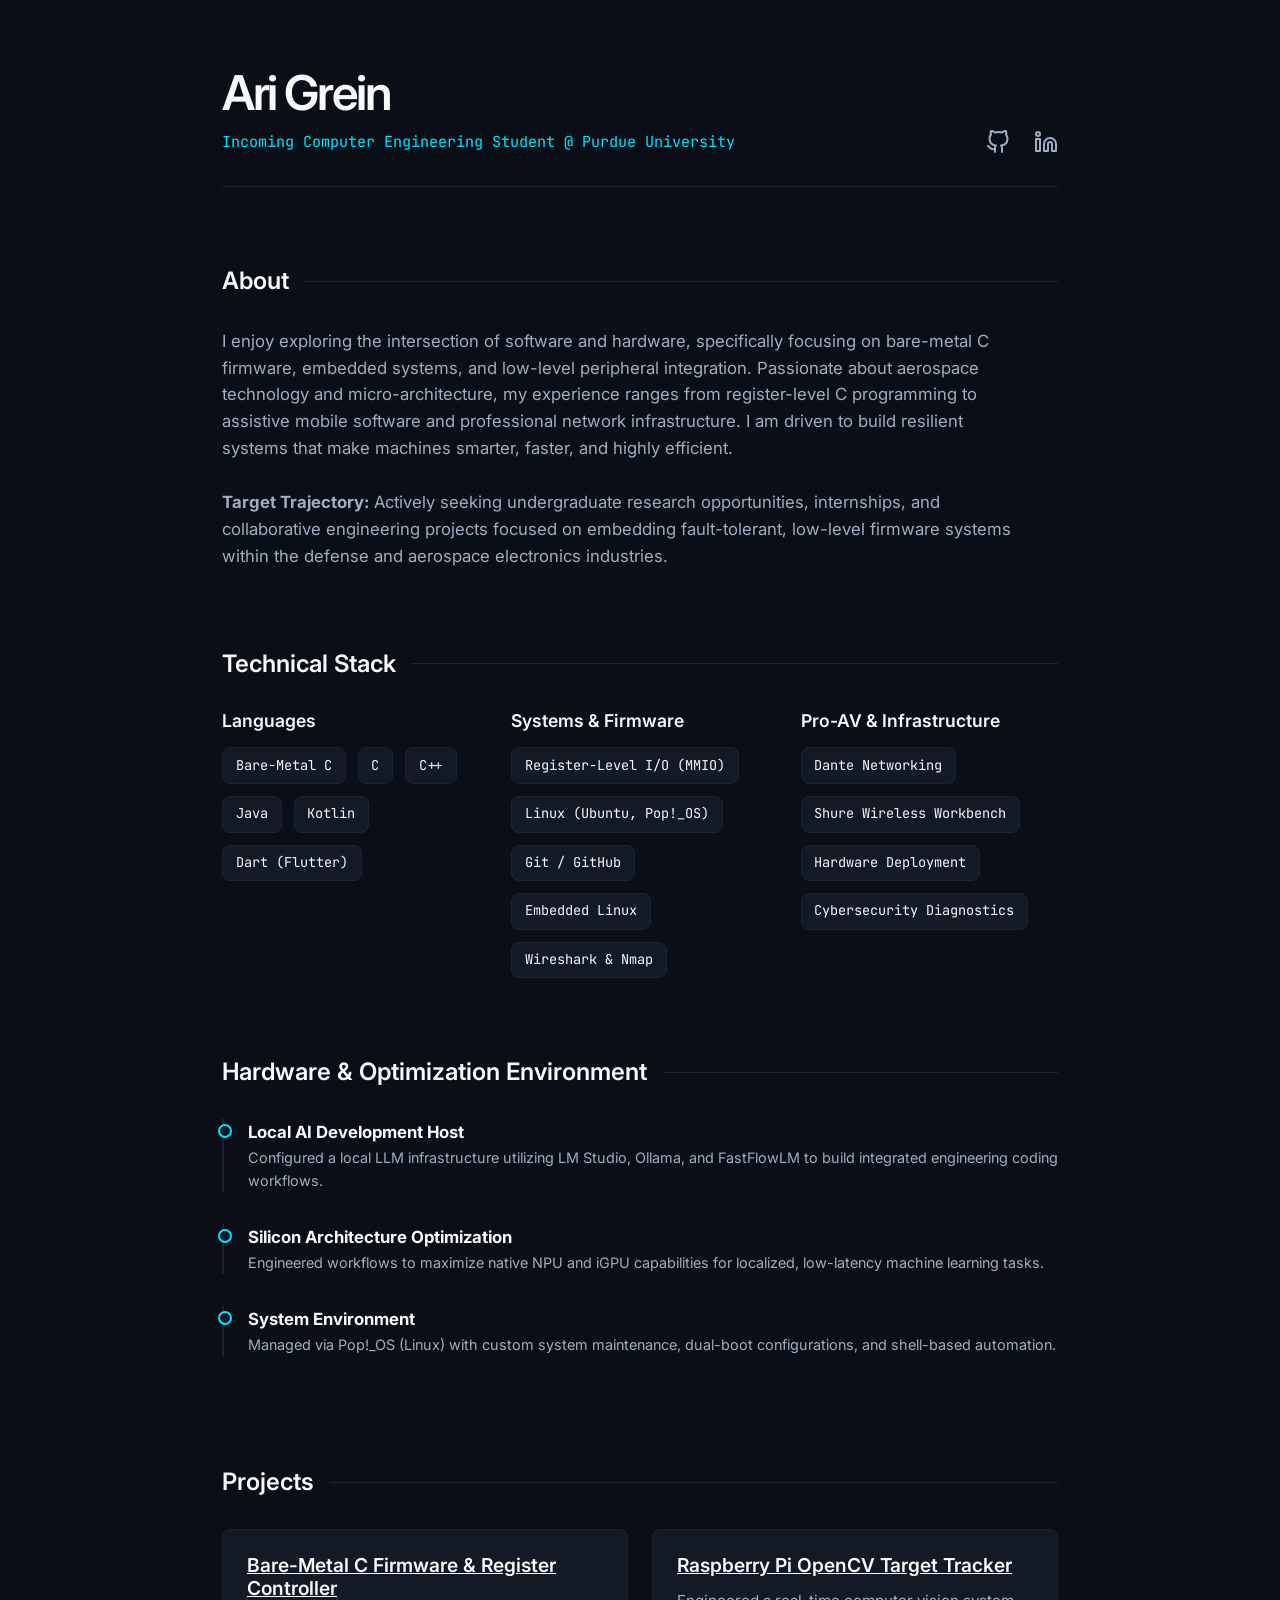
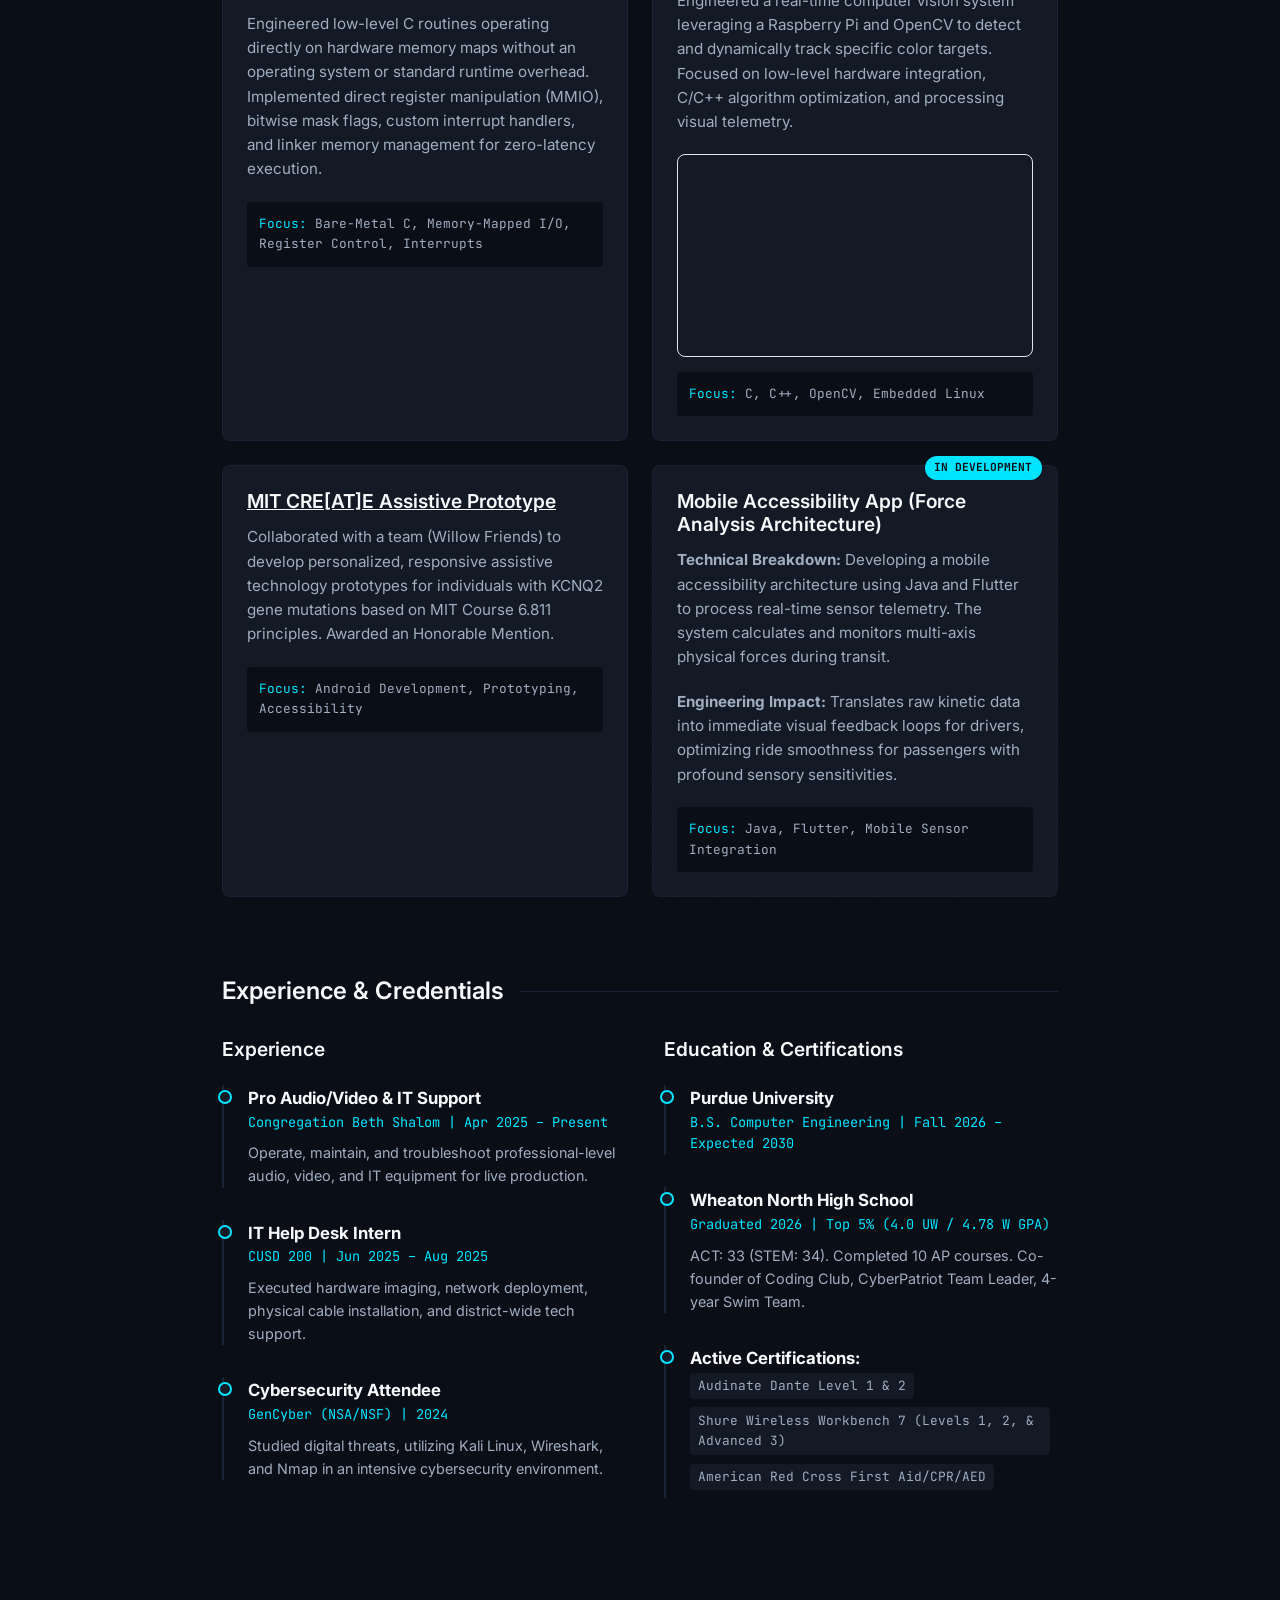
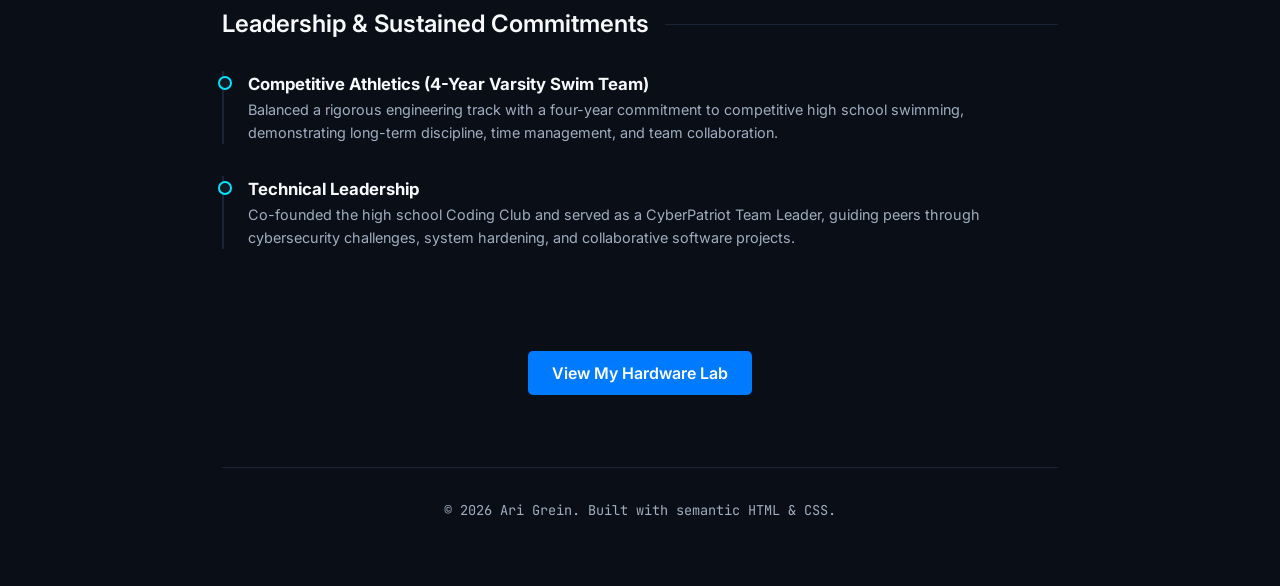
==== commit 4687c6c9: "Update project title to include a link" ====
--- a/index.html
+++ b/index.html
@@ -102,7 +102,11 @@
                     
                     <article class="project-card">
                         <div class="project-content">
-                            <h3 class="project-title">Bare-Metal C Firmware & Register Controller</h3>
+                            <h3 class="project-title">
+                                <a href="https://github.com/arigrein/Summer_C_and_OpenCV_Cpp" target="_blank" rel="noopener noreferrer" style="color: inherit; text-decoration: underline;">
+                                    Bare-Metal C Firmware & Register Controller
+                                </a>
+                            </h3>
                             <p class="project-desc">Engineered low-level C routines operating directly on hardware memory maps without an operating system or standard runtime overhead. Implemented direct register manipulation (MMIO), bitwise mask flags, custom interrupt handlers, and linker memory management for zero-latency execution.</p>
                             <div class="project-focus">
                                 <strong>Focus:</strong> Bare-Metal C, Memory-Mapped I/O, Register Control, Interrupts
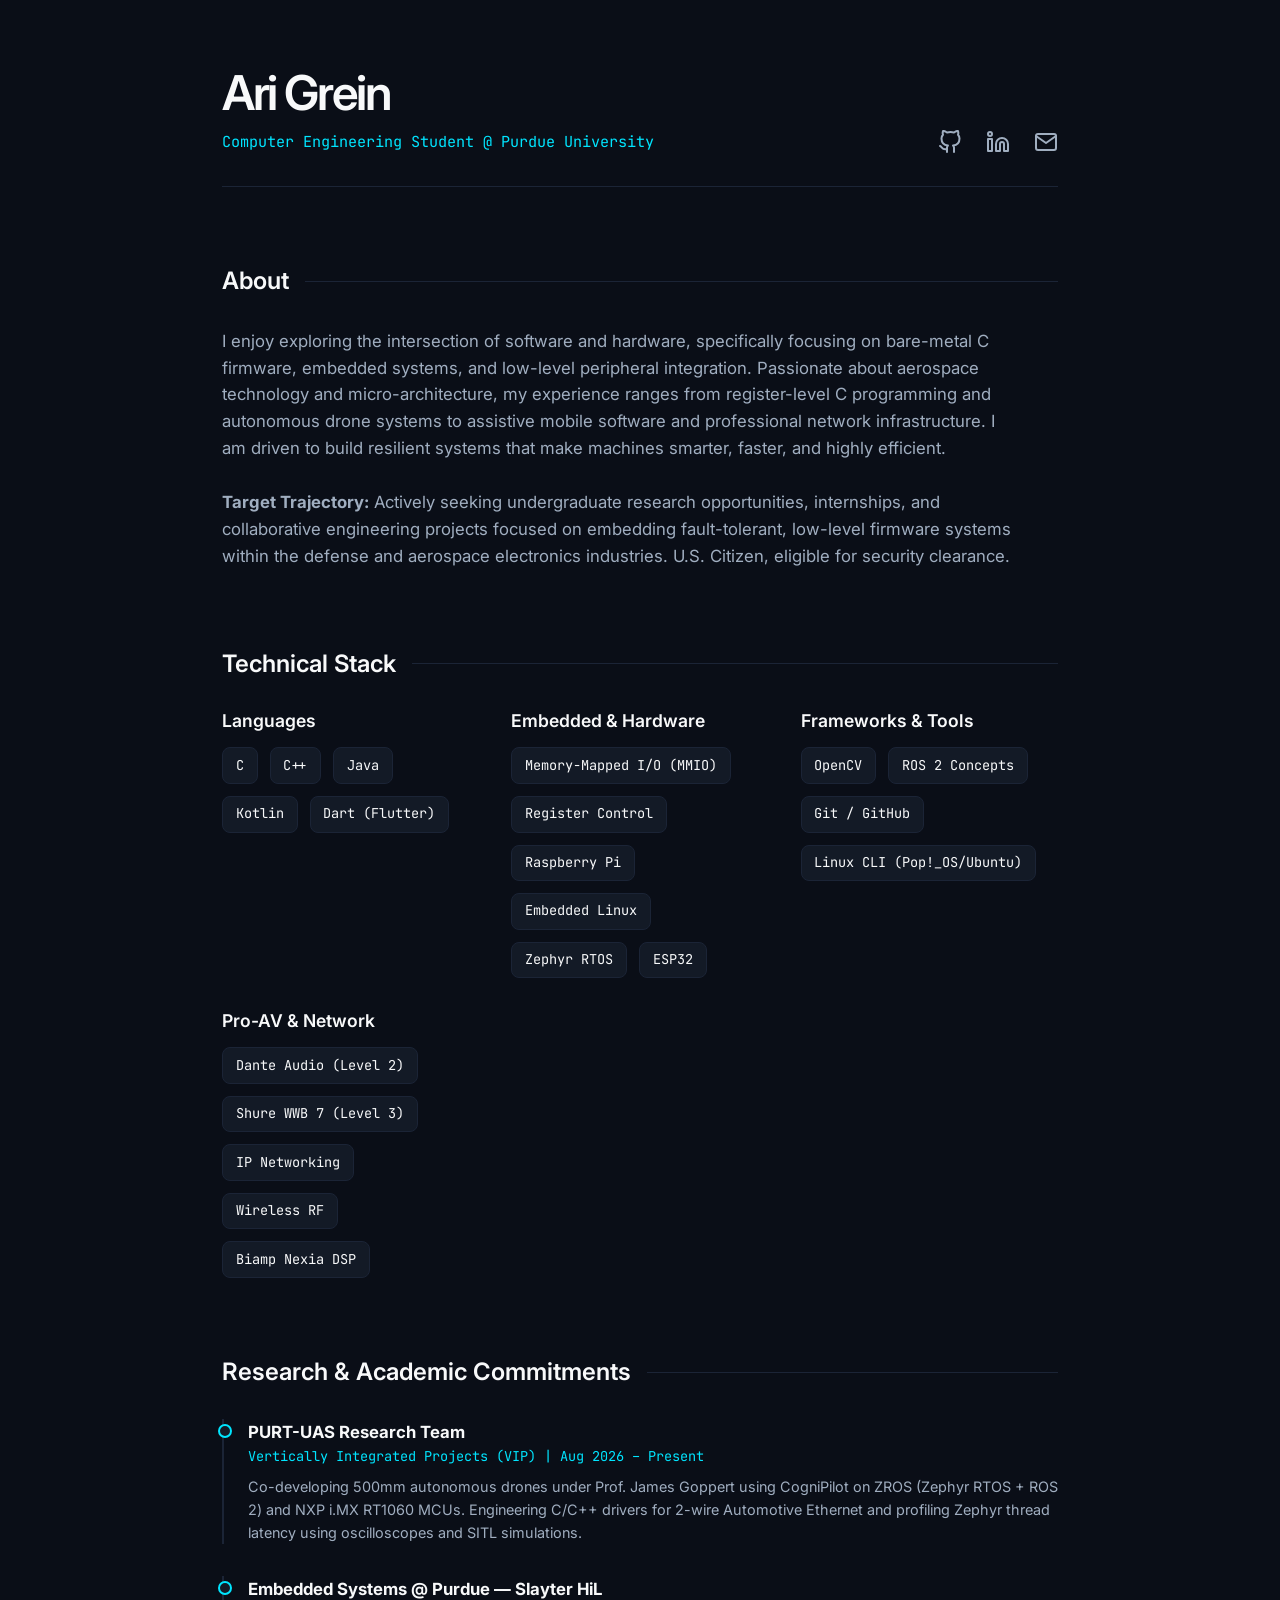
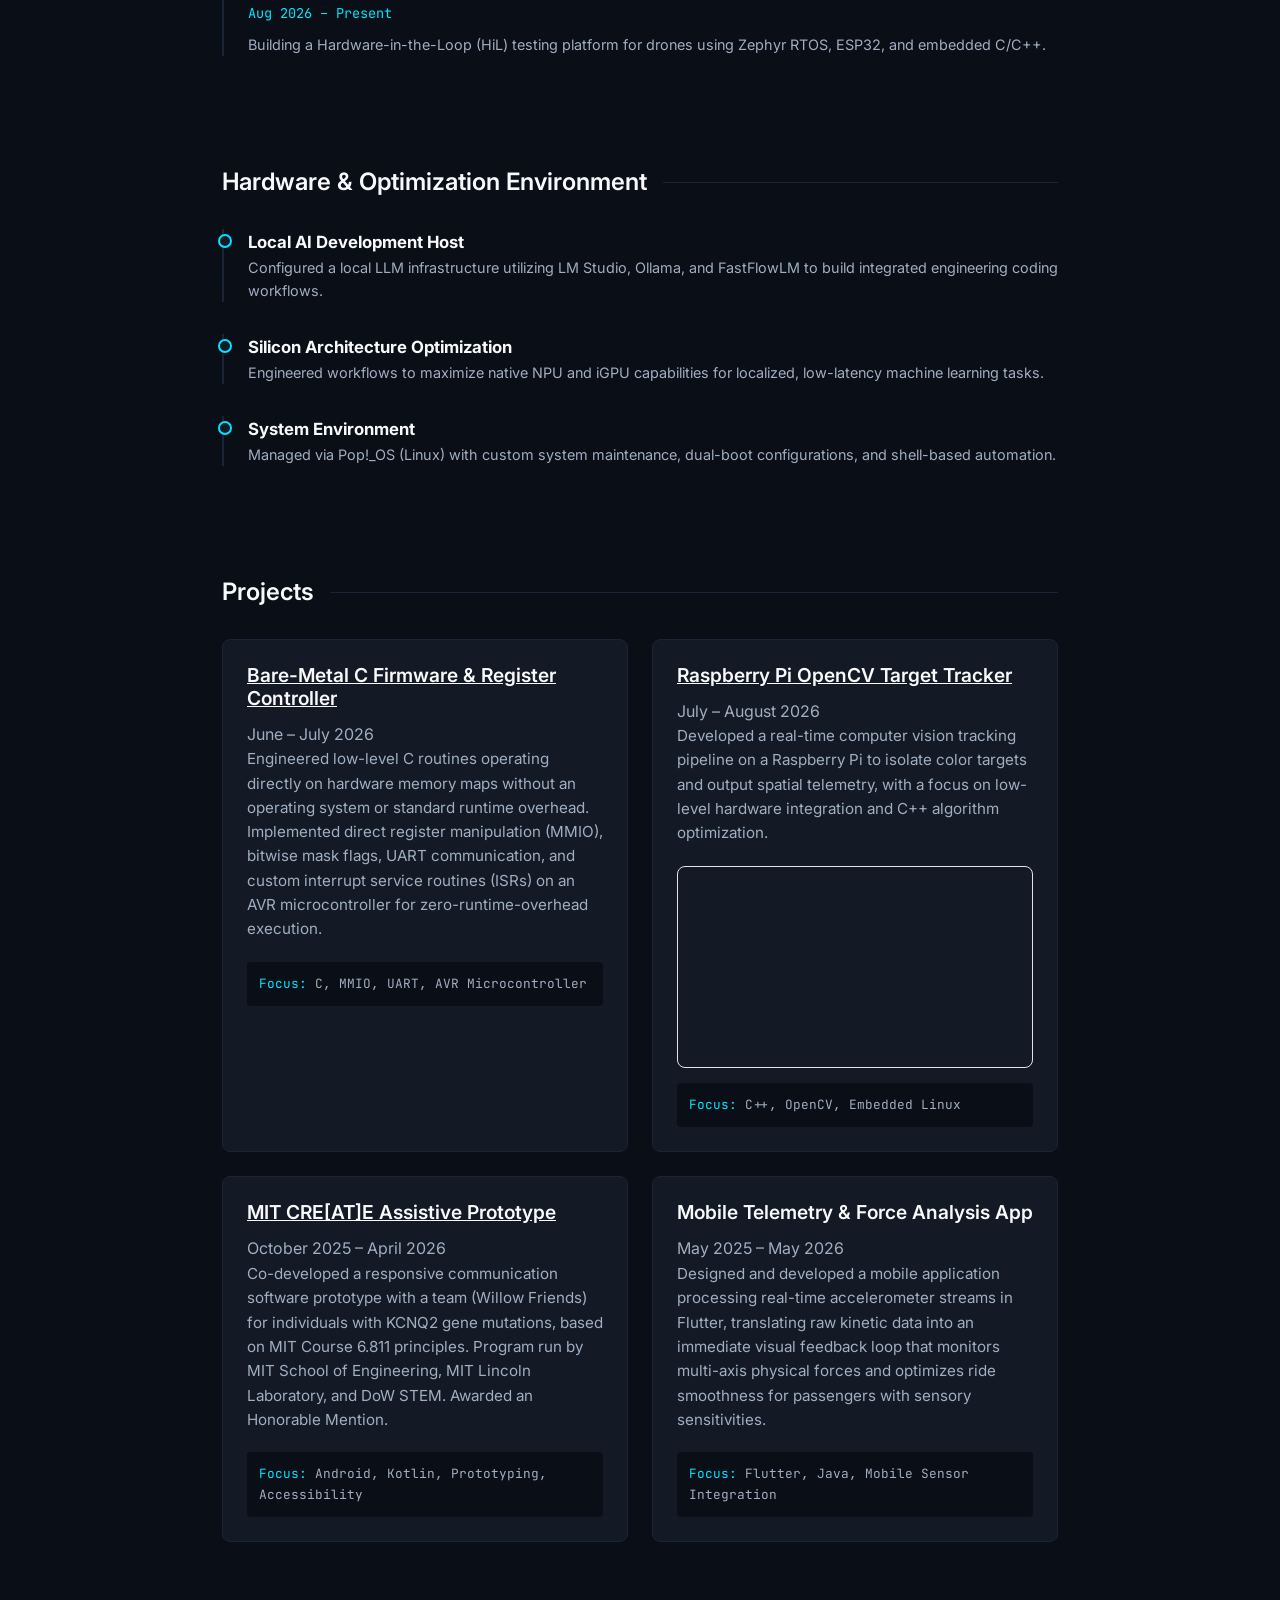
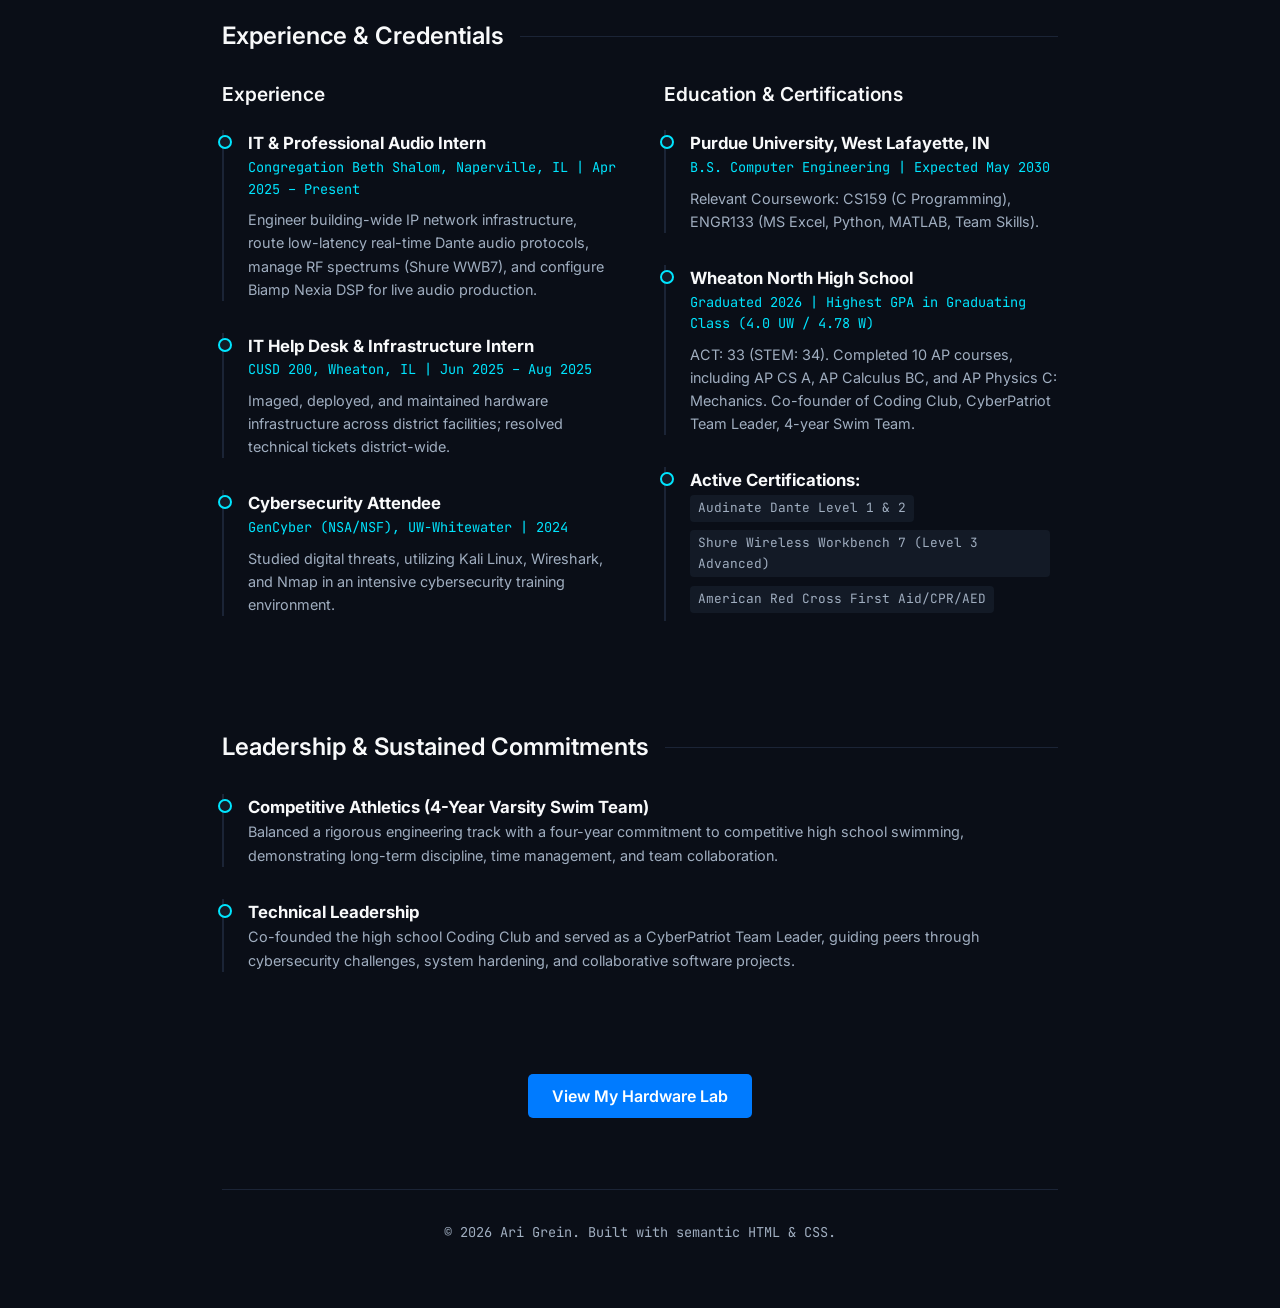
==== commit 120fe676: "Revise portfolio content and enhance skills section Updated portfolio details and added new skills a" ====
--- a/index.html
+++ b/index.html
@@ -4,7 +4,7 @@
     <meta charset="UTF-8">
     <meta name="viewport" content="width=device-width, initial-scale=1.0">
     <title>Ari Grein | Computer Engineering Portfolio</title>
-    <meta name="description" content="Portfolio of Ari Grein, incoming Computer Engineering Student at Purdue University.">
+    <meta name="description" content="Portfolio of Ari Grein, Computer Engineering Student at Purdue University.">
     <link rel="stylesheet" href="style.css">
     <link rel="preconnect" href="https://fonts.googleapis.com">
     <link rel="preconnect" href="https://fonts.gstatic.com" crossorigin>
@@ -16,7 +16,7 @@
         <header class="hero">
             <div class="hero-content">
                 <h1 class="name">Ari Grein</h1>
-                <p class="headline">Incoming Computer Engineering Student @ Purdue University</p>
+                <p class="headline">Computer Engineering Student @ Purdue University</p>
             </div>
             <div class="social-links">
                 <a href="https://github.com/arigrein" target="_blank" rel="noopener noreferrer" aria-label="GitHub">
@@ -25,6 +25,9 @@
                 <a href="https://www.linkedin.com/in/ari-grein-137779369/" target="_blank" rel="noopener noreferrer" aria-label="LinkedIn">
                     <svg viewBox="0 0 24 24" width="24" height="24" stroke="currentColor" stroke-width="2" fill="none" stroke-linecap="round" stroke-linejoin="round" class="icon"><path d="M16 8a6 6 0 0 1 6 6v7h-4v-7a2 2 0 0 0-2-2 2 2 0 0 0-2 2v7h-4v-7a6 6 0 0 1 6-6z"></path><rect x="2" y="9" width="4" height="12"></rect><circle cx="4" cy="4" r="2"></circle></svg>
                 </a>
+                <a href="mailto:aridgrein@gmail.com" aria-label="Email">
+                    <svg viewBox="0 0 24 24" width="24" height="24" stroke="currentColor" stroke-width="2" fill="none" stroke-linecap="round" stroke-linejoin="round" class="icon"><path d="M4 4h16c1.1 0 2 .9 2 2v12c0 1.1-.9 2-2 2H4c-1.1 0-2-.9-2-2V6c0-1.1.9-2 2-2z"></path><polyline points="22,6 12,13 2,6"></polyline></svg>
+                </a>
             </div>
         </header>
 
@@ -32,9 +35,9 @@
             <section class="about section-block">
                 <h2 class="section-title">About</h2>
                 <p>
-                    I enjoy exploring the intersection of software and hardware, specifically focusing on bare-metal C firmware, embedded systems, and low-level peripheral integration. Passionate about aerospace technology and micro-architecture, my experience ranges from register-level C programming to assistive mobile software and professional network infrastructure. I am driven to build resilient systems that make machines smarter, faster, and highly efficient. 
+                    I enjoy exploring the intersection of software and hardware, specifically focusing on bare-metal C firmware, embedded systems, and low-level peripheral integration. Passionate about aerospace technology and micro-architecture, my experience ranges from register-level C programming and autonomous drone systems to assistive mobile software and professional network infrastructure. I am driven to build resilient systems that make machines smarter, faster, and highly efficient.
                     <br><br>
-                    <strong>Target Trajectory:</strong> Actively seeking undergraduate research opportunities, internships, and collaborative engineering projects focused on embedding fault-tolerant, low-level firmware systems within the defense and aerospace electronics industries.
+                    <strong>Target Trajectory:</strong> Actively seeking undergraduate research opportunities, internships, and collaborative engineering projects focused on embedding fault-tolerant, low-level firmware systems within the defense and aerospace electronics industries. U.S. Citizen, eligible for security clearance.
                 </p>
             </section>
 
@@ -44,7 +47,6 @@
                     <div class="skill-category">
                         <h3>Languages</h3>
                         <div class="tags">
-                            <span class="tag">Bare-Metal C</span>
                             <span class="tag">C</span>
                             <span class="tag">C++</span>
                             <span class="tag">Java</span>
@@ -53,23 +55,54 @@
                         </div>
                     </div>
                     <div class="skill-category">
-                        <h3>Systems & Firmware</h3>
-                        <div class="tags">
-                            <span class="tag">Register-Level I/O (MMIO)</span>
-                            <span class="tag">Linux (Ubuntu, Pop!_OS)</span>
+                        <h3>Embedded & Hardware</h3>
+                        <div class="tags">
+                            <span class="tag">Memory-Mapped I/O (MMIO)</span>
+                            <span class="tag">Register Control</span>
+                            <span class="tag">Raspberry Pi</span>
+                            <span class="tag">Embedded Linux</span>
+                            <span class="tag">Zephyr RTOS</span>
+                            <span class="tag">ESP32</span>
+                        </div>
+                    </div>
+                    <div class="skill-category">
+                        <h3>Frameworks & Tools</h3>
+                        <div class="tags">
+                            <span class="tag">OpenCV</span>
+                            <span class="tag">ROS 2 Concepts</span>
                             <span class="tag">Git / GitHub</span>
-                            <span class="tag">Embedded Linux</span>
-                            <span class="tag">Wireshark & Nmap</span>
-                        </div>
-                    </div>
-                    <div class="skill-category">
-                        <h3>Pro-AV & Infrastructure</h3>
-                        <div class="tags">
-                            <span class="tag">Dante Networking</span>
-                            <span class="tag">Shure Wireless Workbench</span>
-                            <span class="tag">Hardware Deployment</span>
-                            <span class="tag">Cybersecurity Diagnostics</span>
-                        </div>
+                            <span class="tag">Linux CLI (Pop!_OS/Ubuntu)</span>
+                        </div>
+                    </div>
+                    <div class="skill-category">
+                        <h3>Pro-AV & Network</h3>
+                        <div class="tags">
+                            <span class="tag">Dante Audio (Level 2)</span>
+                            <span class="tag">Shure WWB 7 (Level 3)</span>
+                            <span class="tag">IP Networking</span>
+                            <span class="tag">Wireless RF</span>
+                            <span class="tag">Biamp Nexia DSP</span>
+                        </div>
+                    </div>
+                </div>
+            </section>
+
+            <section class="research section-block">
+                <h2 class="section-title">Research & Academic Commitments</h2>
+                <div class="experience-grid">
+                    <div class="exp-column" style="grid-column: 1 / -1;">
+                        <ul class="resume-list">
+                            <li>
+                                <strong>PURT-UAS Research Team</strong>
+                                <span>Vertically Integrated Projects (VIP) | Aug 2026 – Present</span>
+                                <p>Co-developing 500mm autonomous drones under Prof. James Goppert using CogniPilot on ZROS (Zephyr RTOS + ROS 2) and NXP i.MX RT1060 MCUs. Engineering C/C++ drivers for 2-wire Automotive Ethernet and profiling Zephyr thread latency using oscilloscopes and SITL simulations.</p>
+                            </li>
+                            <li>
+                                <strong>Embedded Systems @ Purdue — Slayter HiL</strong>
+                                <span>Aug 2026 – Present</span>
+                                <p>Building a Hardware-in-the-Loop (HiL) testing platform for drones using Zephyr RTOS, ESP32, and embedded C/C++.</p>
+                            </li>
+                        </ul>
                     </div>
                 </div>
             </section>
@@ -99,7 +132,7 @@
             <section class="projects section-block">
                 <h2 class="section-title">Projects</h2>
                 <div class="projects-grid">
-                    
+
                     <article class="project-card">
                         <div class="project-content">
                             <h3 class="project-title">
@@ -107,9 +140,10 @@
                                     Bare-Metal C Firmware & Register Controller
                                 </a>
                             </h3>
-                            <p class="project-desc">Engineered low-level C routines operating directly on hardware memory maps without an operating system or standard runtime overhead. Implemented direct register manipulation (MMIO), bitwise mask flags, custom interrupt handlers, and linker memory management for zero-latency execution.</p>
-                            <div class="project-focus">
-                                <strong>Focus:</strong> Bare-Metal C, Memory-Mapped I/O, Register Control, Interrupts
+                            <span class="project-date">June – July 2026</span>
+                            <p class="project-desc">Engineered low-level C routines operating directly on hardware memory maps without an operating system or standard runtime overhead. Implemented direct register manipulation (MMIO), bitwise mask flags, UART communication, and custom interrupt service routines (ISRs) on an AVR microcontroller for zero-runtime-overhead execution.</p>
+                            <div class="project-focus">
+                                <strong>Focus:</strong> C, MMIO, UART, AVR Microcontroller
                             </div>
                         </div>
                     </article>
@@ -121,15 +155,16 @@
                                     Raspberry Pi OpenCV Target Tracker
                                 </a>
                             </h3>
-                            <p class="project-desc">Engineered a real-time computer vision system leveraging a Raspberry Pi and OpenCV to detect and dynamically track specific color targets. Focused on low-level hardware integration, C/C++ algorithm optimization, and processing visual telemetry.</p>
-                            
+                            <span class="project-date">July – August 2026</span>
+                            <p class="project-desc">Developed a real-time computer vision tracking pipeline on a Raspberry Pi to isolate color targets and output spatial telemetry, with a focus on low-level hardware integration and C++ algorithm optimization.</p>
+
                             <!-- Responsive YouTube Embed -->
                             <div style="position: relative; padding-bottom: 56.25%; height: 0; overflow: hidden; margin: 15px 0; border-radius: 8px; border: 1px solid #e1e4e8;">
                                 <iframe src="https://www.youtube.com/embed/-pLHr8OZC00" style="position: absolute; top: 0; left: 0; width: 100%; height: 100%; border: 0;" allow="accelerometer; autoplay; clipboard-write; encrypted-media; gyroscope; picture-in-picture" allowfullscreen title="Raspberry Pi Target Tracker Demo"></iframe>
                             </div>
 
                             <div class="project-focus">
-                                <strong>Focus:</strong> C, C++, OpenCV, Embedded Linux
+                                <strong>Focus:</strong> C++, OpenCV, Embedded Linux
                             </div>
                         </div>
                     </article>
@@ -141,21 +176,21 @@
                                     MIT CRE[AT]E Assistive Prototype
                                 </a>
                             </h3>
-                            <p class="project-desc">Collaborated with a team (Willow Friends) to develop personalized, responsive assistive technology prototypes for individuals with KCNQ2 gene mutations based on MIT Course 6.811 principles. Awarded an Honorable Mention.</p>
-                            <div class="project-focus">
-                                <strong>Focus:</strong> Android Development, Prototyping, Accessibility
-                            </div>
-                        </div>
-                    </article>
-
-                    <article class="project-card active-development">
-                        <div class="project-content">
-                            <div class="badge">In Development</div>
-                            <h3 class="project-title">Mobile Accessibility App (Force Analysis Architecture)</h3>
-                            <p class="project-desc"><strong>Technical Breakdown:</strong> Developing a mobile accessibility architecture using Java and Flutter to process real-time sensor telemetry. The system calculates and monitors multi-axis physical forces during transit.</p>
-                            <p class="project-desc"><strong>Engineering Impact:</strong> Translates raw kinetic data into immediate visual feedback loops for drivers, optimizing ride smoothness for passengers with profound sensory sensitivities.</p>
-                            <div class="project-focus">
-                                <strong>Focus:</strong> Java, Flutter, Mobile Sensor Integration
+                            <span class="project-date">October 2025 – April 2026</span>
+                            <p class="project-desc">Co-developed a responsive communication software prototype with a team (Willow Friends) for individuals with KCNQ2 gene mutations, based on MIT Course 6.811 principles. Program run by MIT School of Engineering, MIT Lincoln Laboratory, and DoW STEM. Awarded an Honorable Mention.</p>
+                            <div class="project-focus">
+                                <strong>Focus:</strong> Android, Kotlin, Prototyping, Accessibility
+                            </div>
+                        </div>
+                    </article>
+
+                    <article class="project-card">
+                        <div class="project-content">
+                            <h3 class="project-title">Mobile Telemetry & Force Analysis App</h3>
+                            <span class="project-date">May 2025 – May 2026</span>
+                            <p class="project-desc">Designed and developed a mobile application processing real-time accelerometer streams in Flutter, translating raw kinetic data into an immediate visual feedback loop that monitors multi-axis physical forces and optimizes ride smoothness for passengers with sensory sensitivities.</p>
+                            <div class="project-focus">
+                                <strong>Focus:</strong> Flutter, Java, Mobile Sensor Integration
                             </div>
                         </div>
                     </article>
@@ -166,24 +201,24 @@
             <section class="experience section-block">
                 <h2 class="section-title">Experience & Credentials</h2>
                 <div class="experience-grid">
-                    
+
                     <div class="exp-column">
                         <h3>Experience</h3>
                         <ul class="resume-list">
                             <li>
-                                <strong>Pro Audio/Video & IT Support</strong>
-                                <span>Congregation Beth Shalom | Apr 2025 – Present</span>
-                                <p>Operate, maintain, and troubleshoot professional-level audio, video, and IT equipment for live production.</p>
-                            </li>
-                            <li>
-                                <strong>IT Help Desk Intern</strong>
-                                <span>CUSD 200 | Jun 2025 – Aug 2025</span>
-                                <p>Executed hardware imaging, network deployment, physical cable installation, and district-wide tech support.</p>
+                                <strong>IT & Professional Audio Intern</strong>
+                                <span>Congregation Beth Shalom, Naperville, IL | Apr 2025 – Present</span>
+                                <p>Engineer building-wide IP network infrastructure, route low-latency real-time Dante audio protocols, manage RF spectrums (Shure WWB7), and configure Biamp Nexia DSP for live audio production.</p>
+                            </li>
+                            <li>
+                                <strong>IT Help Desk & Infrastructure Intern</strong>
+                                <span>CUSD 200, Wheaton, IL | Jun 2025 – Aug 2025</span>
+                                <p>Imaged, deployed, and maintained hardware infrastructure across district facilities; resolved technical tickets district-wide.</p>
                             </li>
                             <li>
                                 <strong>Cybersecurity Attendee</strong>
-                                <span>GenCyber (NSA/NSF) | 2024</span>
-                                <p>Studied digital threats, utilizing Kali Linux, Wireshark, and Nmap in an intensive cybersecurity environment.</p>
+                                <span>GenCyber (NSA/NSF), UW-Whitewater | 2024</span>
+                                <p>Studied digital threats, utilizing Kali Linux, Wireshark, and Nmap in an intensive cybersecurity training environment.</p>
                             </li>
                         </ul>
                     </div>
@@ -192,18 +227,19 @@
                         <h3>Education & Certifications</h3>
                         <ul class="resume-list">
                             <li>
-                                <strong>Purdue University</strong>
-                                <span>B.S. Computer Engineering | Fall 2026 – Expected 2030</span>
+                                <strong>Purdue University, West Lafayette, IN</strong>
+                                <span>B.S. Computer Engineering | Expected May 2030</span>
+                                <p>Relevant Coursework: CS159 (C Programming), ENGR133 (MS Excel, Python, MATLAB, Team Skills).</p>
                             </li>
                             <li>
                                 <strong>Wheaton North High School</strong>
-                                <span>Graduated 2026 | Top 5% (4.0 UW / 4.78 W GPA)</span>
-                                <p>ACT: 33 (STEM: 34). Completed 10 AP courses. Co-founder of Coding Club, CyberPatriot Team Leader, 4-year Swim Team.</p>
+                                <span>Graduated 2026 | Highest GPA in Graduating Class (4.0 UW / 4.78 W)</span>
+                                <p>ACT: 33 (STEM: 34). Completed 10 AP courses, including AP CS A, AP Calculus BC, and AP Physics C: Mechanics. Co-founder of Coding Club, CyberPatriot Team Leader, 4-year Swim Team.</p>
                             </li>
                             <li class="certs">
                                 <strong>Active Certifications:</strong>
                                 <span>Audinate Dante Level 1 & 2</span>
-                                <span>Shure Wireless Workbench 7 (Levels 1, 2, & Advanced 3)</span>
+                                <span>Shure Wireless Workbench 7 (Level 3 Advanced)</span>
                                 <span>American Red Cross First Aid/CPR/AED</span>
                             </li>
                         </ul>
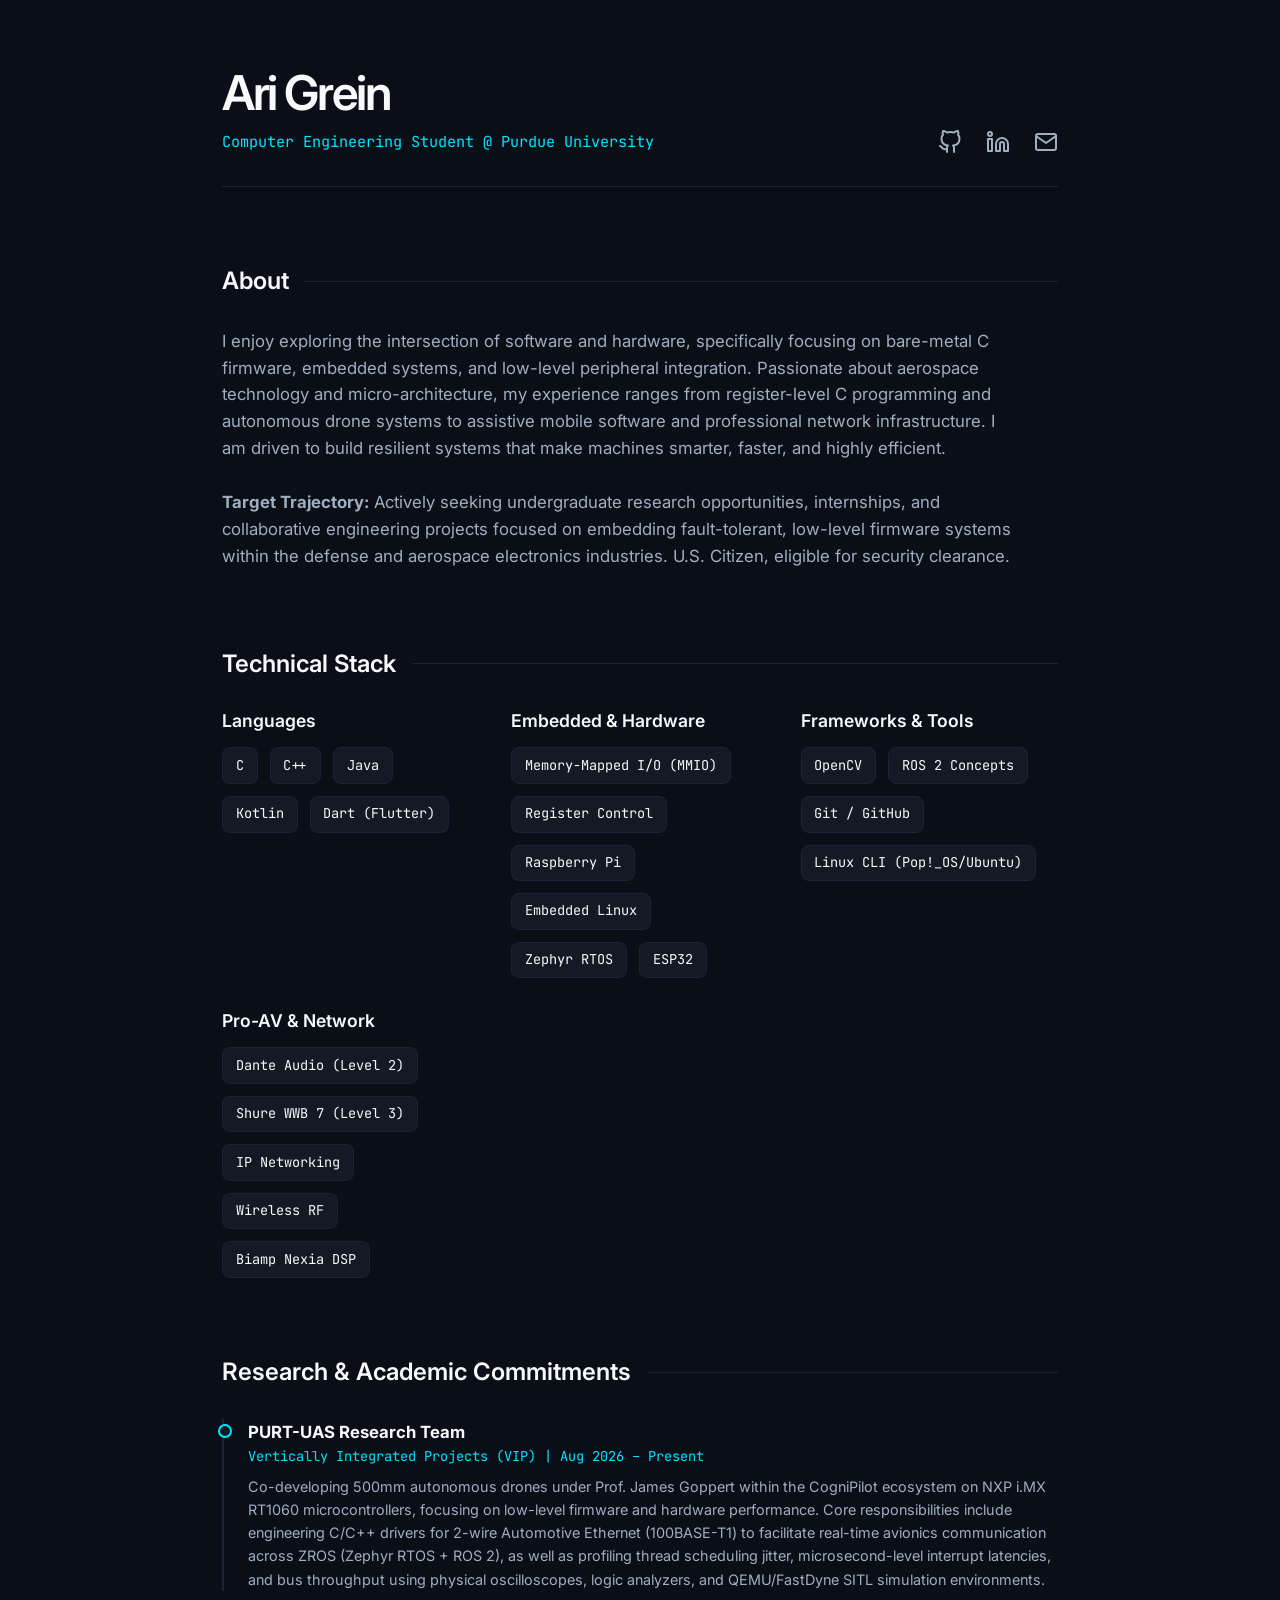
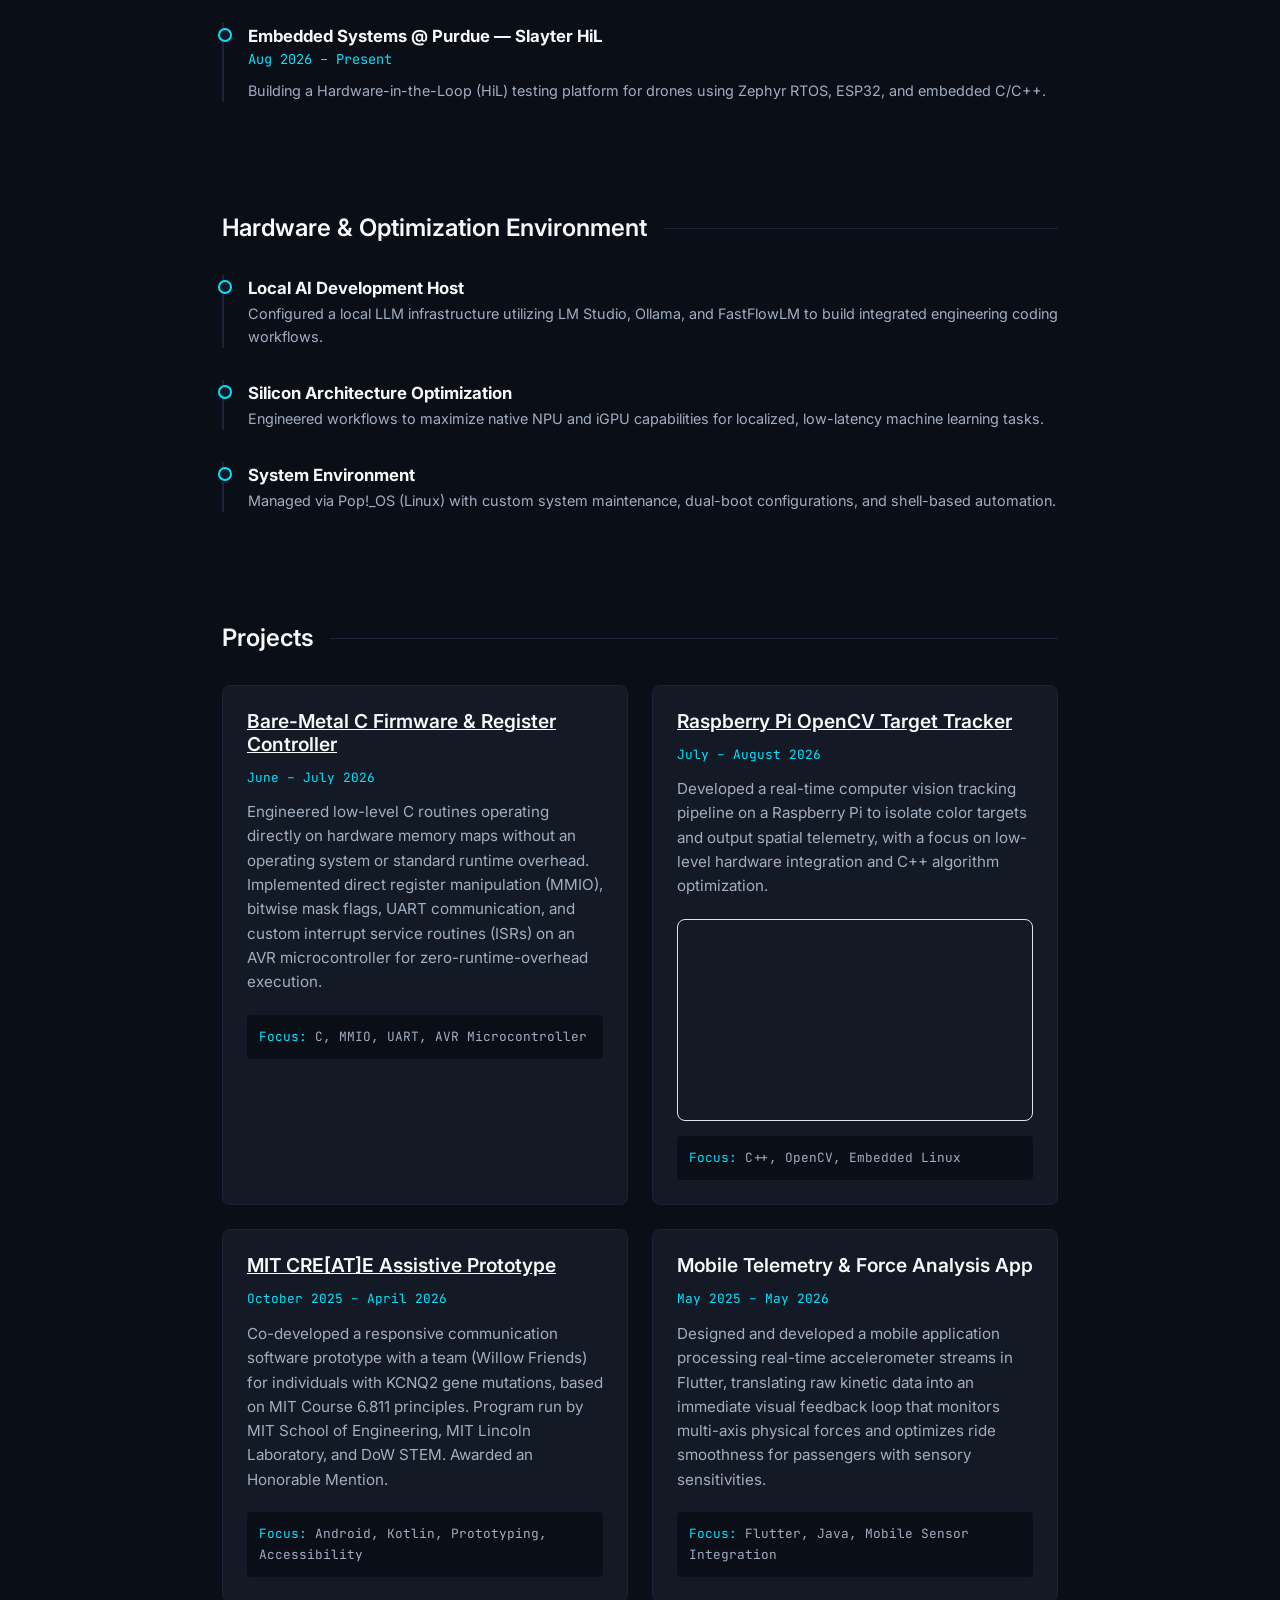
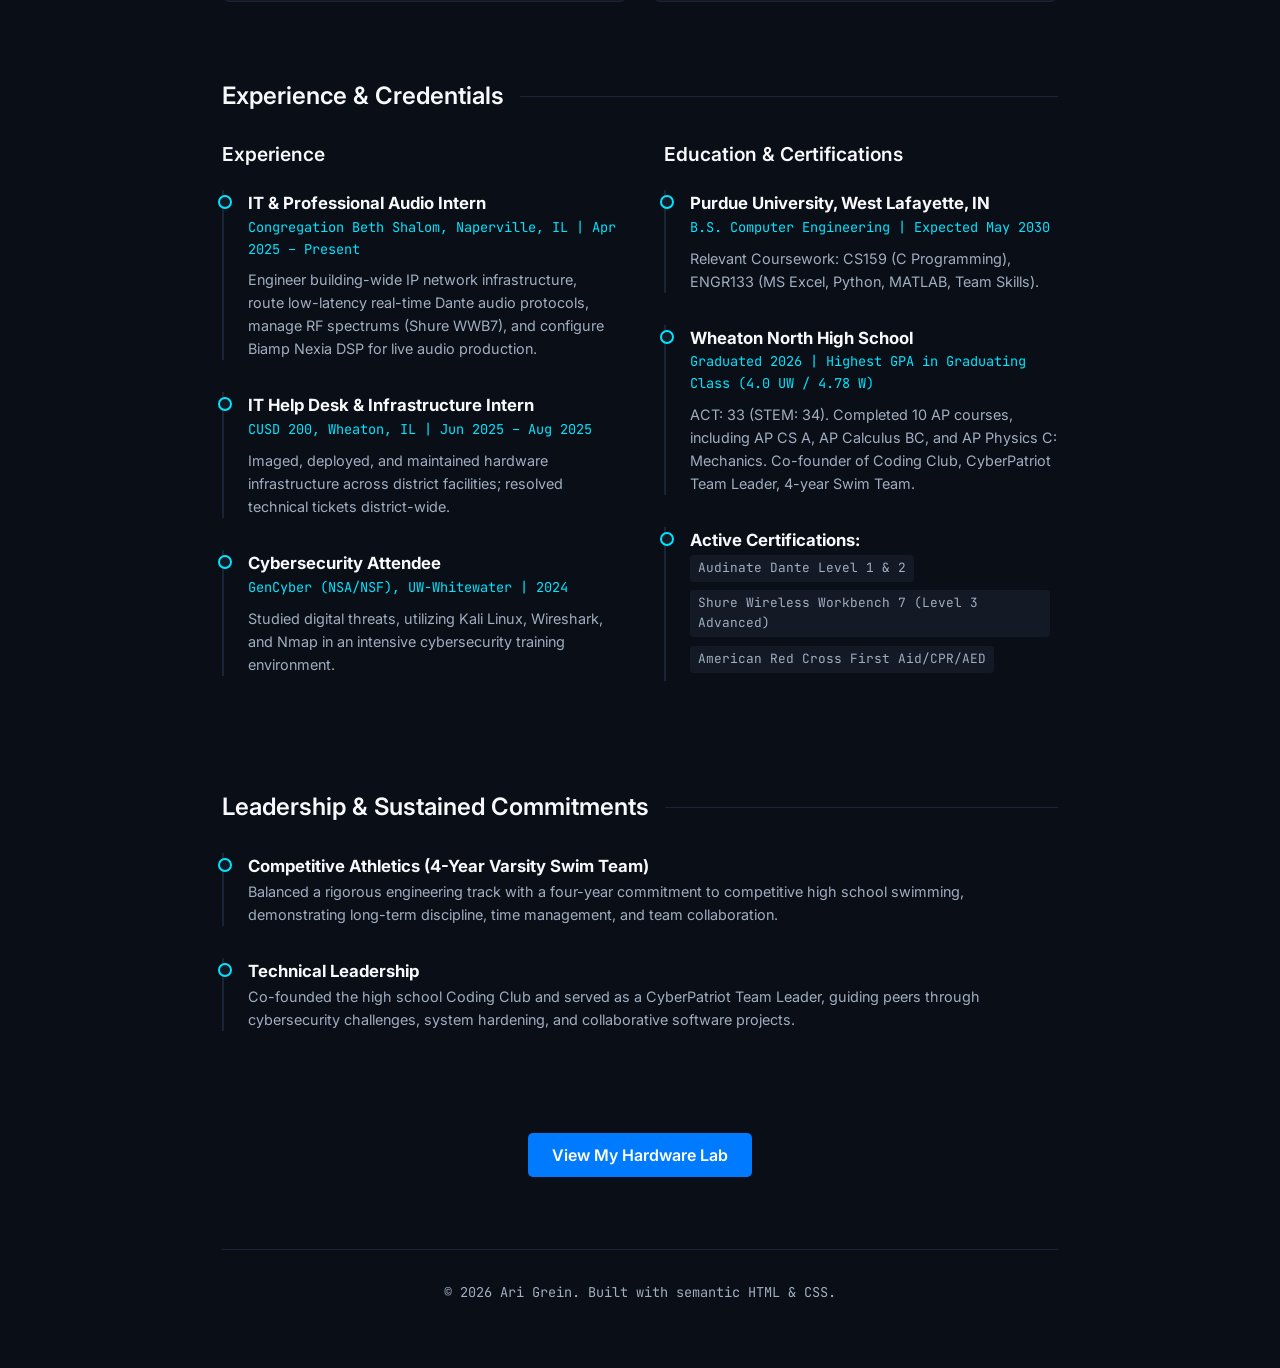
==== commit 38395fe5: "Revise project details for autonomous drone development Updated project description for clarity and " ====
--- a/index.html
+++ b/index.html
@@ -95,7 +95,7 @@
                             <li>
                                 <strong>PURT-UAS Research Team</strong>
                                 <span>Vertically Integrated Projects (VIP) | Aug 2026 – Present</span>
-                                <p>Co-developing 500mm autonomous drones under Prof. James Goppert using CogniPilot on ZROS (Zephyr RTOS + ROS 2) and NXP i.MX RT1060 MCUs. Engineering C/C++ drivers for 2-wire Automotive Ethernet and profiling Zephyr thread latency using oscilloscopes and SITL simulations.</p>
+                                <p>Co-developing 500mm autonomous drones under Prof. James Goppert within the CogniPilot ecosystem on NXP i.MX RT1060 microcontrollers, focusing on low-level firmware and hardware performance. Core responsibilities include engineering C/C++ drivers for 2-wire Automotive Ethernet (100BASE-T1) to facilitate real-time avionics communication across ZROS (Zephyr RTOS + ROS 2), as well as profiling thread scheduling jitter, microsecond-level interrupt latencies, and bus throughput using physical oscilloscopes, logic analyzers, and QEMU/FastDyne SITL simulation environments.</p>
                             </li>
                             <li>
                                 <strong>Embedded Systems @ Purdue — Slayter HiL</strong>
--- a/style.css
+++ b/style.css
@@ -179,6 +179,14 @@
 
 .project-title {
     font-size: 1.2rem;
+    margin-bottom: 0.75rem;
+}
+
+.project-date {
+    display: block;
+    font-family: var(--font-mono);
+    font-size: 0.8rem;
+    color: var(--accent);
     margin-bottom: 0.75rem;
 }
 
